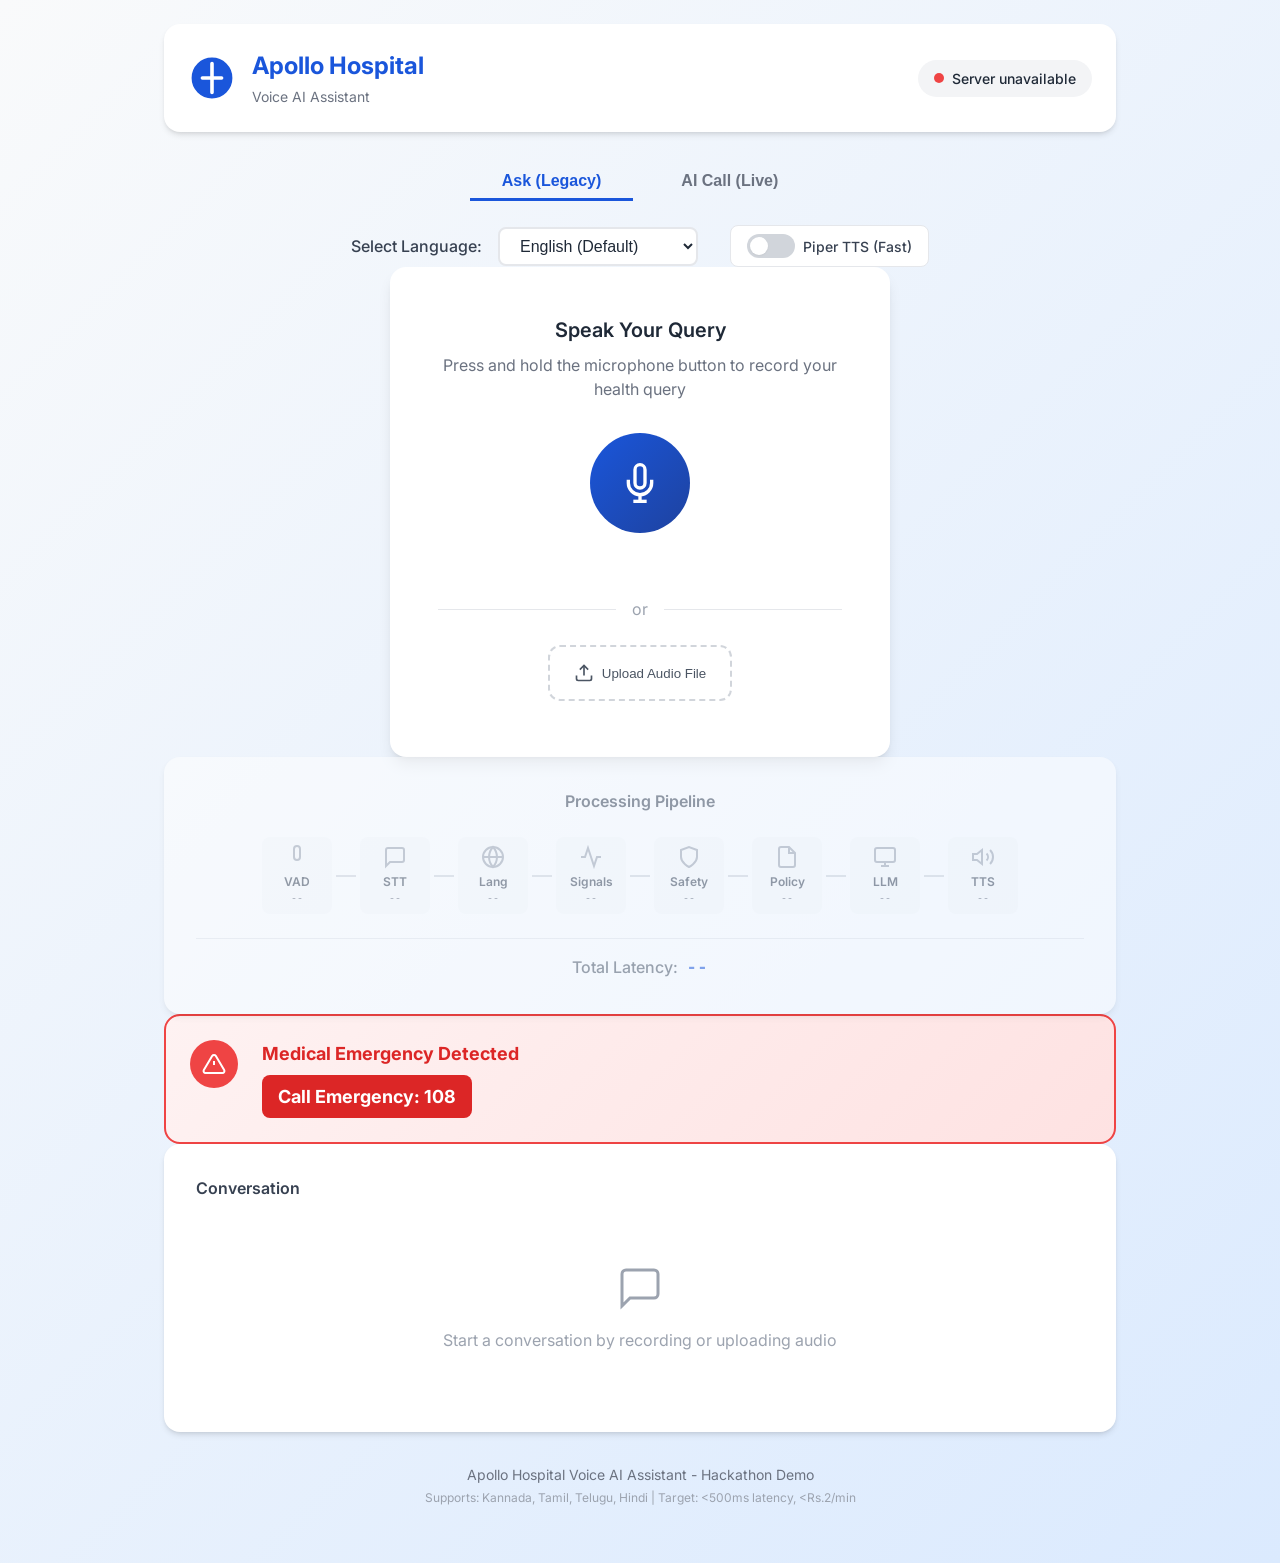
==== static/index.html @ e4a28b68 "Initial commit - Apollo Voice AI" ====
<!DOCTYPE html>
<html lang="en">

<head>
    <meta charset="UTF-8">
    <meta name="viewport" content="width=device-width, initial-scale=1.0">
    <title>Apollo Hospital - Voice AI Assistant</title>
    <link rel="stylesheet" href="/static/styles.css">
    <link href="https://fonts.googleapis.com/css2?family=Inter:wght@300;400;500;600;700&display=swap" rel="stylesheet">
</head>

<body>
    <div class="container">
        <!-- Header -->
        <header class="header">
            <div class="logo-section">
                <div class="apollo-logo">
                    <svg viewBox="0 0 40 40" class="logo-icon">
                        <circle cx="20" cy="20" r="18" fill="#1a56db" stroke="#fff" stroke-width="2" />
                        <path d="M20 8 L20 32 M12 20 L28 20" stroke="#fff" stroke-width="3" stroke-linecap="round" />
                    </svg>
                    <div class="logo-text">
                        <h1>Apollo Hospital</h1>
                        <span class="tagline">Voice AI Assistant</span>
                    </div>
                </div>
            </div>
            <div class="status-indicator" id="statusIndicator">
                <span class="status-dot"></span>
                <span class="status-text">Connecting...</span>
            </div>
        </header>

        <!-- Navigation -->
        <nav class="nav-bar">
            <button class="nav-tab active" data-tab="legacy">Ask (Legacy)</button>
            <button class="nav-tab" data-tab="aicall">AI Call (Live)</button>
        </nav>

        <!-- Main Content -->
        <main class="main-content">
            <!-- Legacy Interface -->
            <div id="legacy-tab" class="tab-content active">
                <!-- Controls Section -->
                <div class="controls-section">
                    <div class="language-section">
                        <label for="languageSelect">Select Language:</label>
                        <select id="languageSelect" class="language-select">
                            <option value="en">English (Default)</option>
                            <option value="kn">Kannada (ಕನ್ನಡ)</option>
                            <option value="ta">Tamil (தமிழ்)</option>
                            <option value="te">Telugu (తెలుగు)</option>
                            <option value="hi">Hindi (हिन्दी)</option>
                        </select>
                    </div>

                    <div class="tts-toggle-section">
                        <label class="switch">
                            <input type="checkbox" id="ttsToggle">
                            <span class="slider round"></span>
                        </label>
                        <span class="toggle-label">Piper TTS (Fast)</span>
                    </div>
                </div>

                <!-- Input Section -->
                <div class="input-section">
                    <div class="input-card">
                        <h3>Speak Your Query</h3>
                        <p class="input-description">Press and hold the microphone button to record your health query
                        </p>

                        <div class="mic-container">
                            <button id="micButton" class="mic-button" aria-label="Record audio">
                                <svg class="mic-icon" viewBox="0 0 24 24" fill="none" stroke="currentColor"
                                    stroke-width="2">
                                    <path d="M12 1a3 3 0 0 0-3 3v8a3 3 0 0 0 6 0V4a3 3 0 0 0-3-3z" />
                                    <path d="M19 10v2a7 7 0 0 1-14 0v-2" />
                                    <line x1="12" y1="19" x2="12" y2="23" />
                                    <line x1="8" y1="23" x2="16" y2="23" />
                                </svg>
                                <div class="pulse-ring"></div>
                            </button>
                            <div class="recording-indicator" id="recordingIndicator">
                                <span class="recording-dot"></span>
                                <span>Recording...</span>
                            </div>
                        </div>

                        <div class="divider">
                            <span>or</span>
                        </div>

                        <div class="upload-section">
                            <input type="file" id="audioUpload" accept="audio/*" hidden>
                            <button id="uploadButton" class="upload-button">
                                <svg viewBox="0 0 24 24" fill="none" stroke="currentColor" stroke-width="2">
                                    <path d="M21 15v4a2 2 0 0 1-2 2H5a2 2 0 0 1-2-2v-4" />
                                    <polyline points="17 8 12 3 7 8" />
                                    <line x1="12" y1="3" x2="12" y2="15" />
                                </svg>
                                Upload Audio File
                            </button>
                            <span id="fileName" class="file-name"></span>
                        </div>
                    </div>
                </div>

                <!-- Pipeline Visualization -->
                <div class="pipeline-section" id="pipelineSection">
                    <h3>Processing Pipeline</h3>
                    <div class="pipeline-stages">
                        <div class="stage" data-stage="vad">
                            <div class="stage-icon">
                                <svg viewBox="0 0 24 24" fill="none" stroke="currentColor" stroke-width="2">
                                    <path d="M12 1a3 3 0 0 0-3 3v8a3 3 0 0 0 6 0V4a3 3 0 0 0-3-3z" />
                                </svg>
                            </div>
                            <div class="stage-info">
                                <span class="stage-name">VAD</span>
                                <span class="stage-latency">--</span>
                            </div>
                            <div class="stage-status"></div>
                        </div>
                        <div class="stage-connector"></div>

                        <div class="stage" data-stage="stt">
                            <div class="stage-icon">
                                <svg viewBox="0 0 24 24" fill="none" stroke="currentColor" stroke-width="2">
                                    <path d="M21 15a2 2 0 0 1-2 2H7l-4 4V5a2 2 0 0 1 2-2h14a2 2 0 0 1 2 2z" />
                                </svg>
                            </div>
                            <div class="stage-info">
                                <span class="stage-name">STT</span>
                                <span class="stage-latency">--</span>
                            </div>
                            <div class="stage-status"></div>
                        </div>
                        <div class="stage-connector"></div>

                        <div class="stage" data-stage="language_detection">
                            <div class="stage-icon">
                                <svg viewBox="0 0 24 24" fill="none" stroke="currentColor" stroke-width="2">
                                    <circle cx="12" cy="12" r="10" />
                                    <line x1="2" y1="12" x2="22" y2="12" />
                                    <path
                                        d="M12 2a15.3 15.3 0 0 1 4 10 15.3 15.3 0 0 1-4 10 15.3 15.3 0 0 1-4-10 15.3 15.3 0 0 1 4-10z" />
                                </svg>
                            </div>
                            <div class="stage-info">
                                <span class="stage-name">Lang</span>
                                <span class="stage-latency">--</span>
                            </div>
                            <div class="stage-status"></div>
                        </div>
                        <div class="stage-connector"></div>

                        <div class="stage" data-stage="layer1_signals">
                            <div class="stage-icon">
                                <svg viewBox="0 0 24 24" fill="none" stroke="currentColor" stroke-width="2">
                                    <path d="M22 12h-4l-3 9L9 3l-3 9H2" />
                                </svg>
                            </div>
                            <div class="stage-info">
                                <span class="stage-name">Signals</span>
                                <span class="stage-latency">--</span>
                            </div>
                            <div class="stage-status"></div>
                        </div>
                        <div class="stage-connector"></div>

                        <div class="stage" data-stage="safety_gate">
                            <div class="stage-icon">
                                <svg viewBox="0 0 24 24" fill="none" stroke="currentColor" stroke-width="2">
                                    <path d="M12 22s8-4 8-10V5l-8-3-8 3v7c0 6 8 10 8 10z" />
                                </svg>
                            </div>
                            <div class="stage-info">
                                <span class="stage-name">Safety</span>
                                <span class="stage-latency">--</span>
                            </div>
                            <div class="stage-status"></div>
                        </div>
                        <div class="stage-connector"></div>

                        <div class="stage" data-stage="policy">
                            <div class="stage-icon">
                                <svg viewBox="0 0 24 24" fill="none" stroke="currentColor" stroke-width="2">
                                    <path d="M14 2H6a2 2 0 0 0-2 2v16a2 2 0 0 0 2 2h12a2 2 0 0 0 2-2V8z" />
                                    <polyline points="14 2 14 8 20 8" />
                                </svg>
                            </div>
                            <div class="stage-info">
                                <span class="stage-name">Policy</span>
                                <span class="stage-latency">--</span>
                            </div>
                            <div class="stage-status"></div>
                        </div>
                        <div class="stage-connector"></div>

                        <div class="stage" data-stage="llm">
                            <div class="stage-icon">
                                <svg viewBox="0 0 24 24" fill="none" stroke="currentColor" stroke-width="2">
                                    <rect x="2" y="3" width="20" height="14" rx="2" ry="2" />
                                    <line x1="8" y1="21" x2="16" y2="21" />
                                    <line x1="12" y1="17" x2="12" y2="21" />
                                </svg>
                            </div>
                            <div class="stage-info">
                                <span class="stage-name">LLM</span>
                                <span class="stage-latency">--</span>
                            </div>
                            <div class="stage-status"></div>
                        </div>
                        <div class="stage-connector"></div>

                        <div class="stage" data-stage="tts">
                            <div class="stage-icon">
                                <svg viewBox="0 0 24 24" fill="none" stroke="currentColor" stroke-width="2">
                                    <polygon points="11 5 6 9 2 9 2 15 6 15 11 19 11 5" />
                                    <path d="M19.07 4.93a10 10 0 0 1 0 14.14M15.54 8.46a5 5 0 0 1 0 7.07" />
                                </svg>
                            </div>
                            <div class="stage-info">
                                <span class="stage-name">TTS</span>
                                <span class="stage-latency">--</span>
                            </div>
                            <div class="stage-status"></div>
                        </div>
                    </div>

                    <div class="total-latency" id="totalLatency">
                        <span class="latency-label">Total Latency:</span>
                        <span class="latency-value">--</span>
                    </div>
                </div>

                <!-- Escalation Alert -->
                <div class="escalation-alert" id="escalationAlert" hidden>
                    <div class="alert-icon">
                        <svg viewBox="0 0 24 24" fill="none" stroke="currentColor" stroke-width="2">
                            <path
                                d="M10.29 3.86L1.82 18a2 2 0 0 0 1.71 3h16.94a2 2 0 0 0 1.71-3L13.71 3.86a2 2 0 0 0-3.42 0z" />
                            <line x1="12" y1="9" x2="12" y2="13" />
                            <line x1="12" y1="17" x2="12.01" y2="17" />
                        </svg>
                    </div>
                    <div class="alert-content">
                        <h4>Medical Emergency Detected</h4>
                        <p id="escalationReason"></p>
                        <div class="emergency-info">
                            <strong>Call Emergency: 108</strong>
                        </div>
                    </div>
                </div>

                <!-- Conversation Section -->
                <div class="conversation-section" id="conversationSection">
                    <h3>Conversation</h3>
                    <div class="conversation-container" id="conversationContainer">
                        <div class="empty-state">
                            <svg viewBox="0 0 24 24" fill="none" stroke="currentColor" stroke-width="1.5">
                                <path d="M21 15a2 2 0 0 1-2 2H7l-4 4V5a2 2 0 0 1 2-2h14a2 2 0 0 1 2 2z" />
                            </svg>
                            <p>Start a conversation by recording or uploading audio</p>
                        </div>
                    </div>
                </div>

                <!-- Audio Player -->
                <div class="audio-player-section" id="audioPlayerSection" hidden>
                    <h3>AI Response</h3>
                    <audio id="responseAudio" controls></audio>
                </div>

                <!-- Signal Details -->
                <div class="signals-section" id="signalsSection" hidden>
                    <h3>Detected Signals</h3>
                    <div class="signals-grid">
                        <div class="signal-card">
                            <span class="signal-label">Intent</span>
                            <span class="signal-value" id="signalIntent">--</span>
                        </div>
                        <div class="signal-card">
                            <span class="signal-label">Urgency</span>
                            <span class="signal-value" id="signalUrgency">--</span>
                        </div>
                        <div class="signal-card">
                            <span class="signal-label">Tone</span>
                            <span class="signal-value" id="signalTone">--</span>
                        </div>
                        <div class="signal-card">
                            <span class="signal-label">Language</span>
                            <span class="signal-value" id="signalLanguage">--</span>
                        </div>
                    </div>
                </div>
            </div>

            <!-- AI Call Interface -->
            <div id="aicall-tab" class="tab-content">
                <div class="call-interface">
                    <div class="call-status">
                        <div class="call-avatar">
                            <svg viewBox="0 0 24 24" class="avatar-icon">
                                <path
                                    d="M12 2C6.48 2 2 6.48 2 12s4.48 10 10 10 10-4.48 10-10S17.52 2 12 2zm0 3c1.66 0 3 1.34 3 3s-1.34 3-3 3-3-1.34-3-3 1.34-3 3-3zm0 14.2c-2.5 0-4.71-1.28-6-3.22.03-1.99 4-3.08 6-3.08 1.99 0 5.97 1.09 6 3.08-1.29 1.94-3.5 3.22-6 3.22z" />
                            </svg>
                            <div class="speaking-ring"></div>
                        </div>
                        <h2 id="callStatusText">Ready to Call</h2>
                        <p id="callLatencyText" class="latency-text">latency: --ms</p>
                    </div>

                    <div class="visualizer-container">
                        <canvas id="audioVisualizer" width="600" height="100"></canvas>
                    </div>

                    <div class="call-controls">
                        <div class="language-selector-call">
                            <select id="callLanguageSelect">
                                <option value="en">English</option>
                                <option value="hi">Hindi</option>
                                <option value="te">Telugu</option>
                            </select>
                        </div>
                        <button id="startCallBtn" class="call-btn start">
                            <svg viewBox="0 0 24 24" fill="currentColor">
                                <path
                                    d="M20.01 15.38c-1.23 0-2.42-.2-3.53-.56a.977.977 0 0 0-1.01.24l-1.57 1.97c-2.83-1.43-5.15-3.75-6.57-6.59l1.97-1.57c.23-.23.32-.55.24-1.01a17.402 17.402 0 0 1-.56-3.53c.09-1.29-1.37-2.33-2.73-2.33H3.06c-1.33 0-2.45 1-2.45 2.34C.73 15.7 10.3 25.26 19.34 25.26c1.33 0 2.34-1.12 2.34-2.45v-3.19c0-1.36-1.04-2.82-2.34-2.74z" />
                            </svg>
                            Start Call
                        </button>
                        <button id="endCallBtn" class="call-btn end" disabled>
                            <svg viewBox="0 0 24 24" fill="currentColor">
                                <path
                                    d="M12 9c-1.6 0-3.15.25-4.6.72v3.1c0 .39-.23.74-.56.9-.98.49-1.87 1.12-2.66 1.85-.18.18-.43.28-.7.28-.28 0-.53-.11-.7-.29L.29 13.08a.987.987 0 0 1 0-1.41C2.93 8.35 7.22 6 12 6c4.78 0 9.07 2.35 11.71 5.67.39.39.39 1.02 0 1.41l-2.49 2.49c-.18.18-.43.29-.7.29-.27 0-.52-.11-.7-.28a11.27 11.27 0 0 0-2.66-1.85.996.996 0 0 1-.56-.9v-3.1C15.15 9.25 13.6 9 12 9z" />
                            </svg>
                            End Call
                        </button>
                    </div>
                </div>
            </div>
        </main>

        <!-- Footer -->
        <footer class="footer">
            <p>Apollo Hospital Voice AI Assistant - Hackathon Demo</p>
            <p class="footer-sub">Supports: Kannada, Tamil, Telugu, Hindi | Target: &lt;500ms latency, &lt;Rs.2/min</p>
        </footer>
    </div>

    <script src="/static/app.js"></script>
</body>

</html>
---- static/styles.css ----
/**
 * Apollo Hospital Voice AI Assistant
 * Professional styling with Apollo branding
 */

/* ============================================================================
   CSS VARIABLES
   ============================================================================ */

:root {
    /* Apollo Hospital Colors */
    --primary-blue: #1a56db;
    --primary-dark: #1e429f;
    --primary-light: #3b82f6;
    --secondary-blue: #dbeafe;

    /* Status Colors */
    --success-green: #10b981;
    --warning-orange: #f59e0b;
    --error-red: #ef4444;
    --urgent-red: #dc2626;

    /* Neutral Colors */
    --white: #ffffff;
    --gray-50: #f9fafb;
    --gray-100: #f3f4f6;
    --gray-200: #e5e7eb;
    --gray-300: #d1d5db;
    --gray-400: #9ca3af;
    --gray-500: #6b7280;
    --gray-600: #4b5563;
    --gray-700: #374151;
    --gray-800: #1f2937;
    --gray-900: #111827;

    /* Spacing */
    --spacing-xs: 0.25rem;
    --spacing-sm: 0.5rem;
    --spacing-md: 1rem;
    --spacing-lg: 1.5rem;
    --spacing-xl: 2rem;
    --spacing-2xl: 3rem;

    /* Border Radius */
    --radius-sm: 0.375rem;
    --radius-md: 0.5rem;
    --radius-lg: 0.75rem;
    --radius-xl: 1rem;
    --radius-full: 9999px;

    /* Shadows */
    --shadow-sm: 0 1px 2px 0 rgb(0 0 0 / 0.05);
    --shadow-md: 0 4px 6px -1px rgb(0 0 0 / 0.1), 0 2px 4px -2px rgb(0 0 0 / 0.1);
    --shadow-lg: 0 10px 15px -3px rgb(0 0 0 / 0.1), 0 4px 6px -4px rgb(0 0 0 / 0.1);
    --shadow-xl: 0 20px 25px -5px rgb(0 0 0 / 0.1), 0 8px 10px -6px rgb(0 0 0 / 0.1);

    /* Transitions */
    --transition-fast: 150ms ease;
    --transition-normal: 200ms ease;
    --transition-slow: 300ms ease;
}

/* ============================================================================
   RESET & BASE
   ============================================================================ */

*,
*::before,
*::after {
    box-sizing: border-box;
    margin: 0;
    padding: 0;
}

html {
    font-size: 16px;
    -webkit-font-smoothing: antialiased;
    -moz-osx-font-smoothing: grayscale;
}

body {
    font-family: 'Inter', -apple-system, BlinkMacSystemFont, 'Segoe UI', Roboto, sans-serif;
    background: linear-gradient(135deg, var(--gray-50) 0%, var(--secondary-blue) 100%);
    min-height: 100vh;
    color: var(--gray-800);
    line-height: 1.5;
}

/* ============================================================================
   LAYOUT
   ============================================================================ */

.container {
    max-width: 1000px;
    margin: 0 auto;
    padding: var(--spacing-lg);
    min-height: 100vh;
    display: flex;
    flex-direction: column;
}

/* ============================================================================
   HEADER
   ============================================================================ */

.header {
    display: flex;
    justify-content: space-between;
    align-items: center;
    padding: var(--spacing-lg);
    background: var(--white);
    border-radius: var(--radius-xl);
    box-shadow: var(--shadow-md);
    margin-bottom: var(--spacing-xl);
}

.logo-section {
    display: flex;
    align-items: center;
}

.apollo-logo {
    display: flex;
    align-items: center;
    gap: var(--spacing-md);
}

.logo-icon {
    width: 48px;
    height: 48px;
}

.logo-text h1 {
    font-size: 1.5rem;
    font-weight: 700;
    color: var(--primary-blue);
    margin: 0;
}

.tagline {
    font-size: 0.875rem;
    color: var(--gray-500);
    font-weight: 400;
}

.status-indicator {
    display: flex;
    align-items: center;
    gap: var(--spacing-sm);
    padding: var(--spacing-sm) var(--spacing-md);
    background: var(--gray-100);
    border-radius: var(--radius-full);
    font-size: 0.875rem;
    font-weight: 500;
}

.status-dot {
    width: 10px;
    height: 10px;
    border-radius: 50%;
    background: var(--gray-400);
    animation: pulse 2s infinite;
}

.status-indicator.ready .status-dot {
    background: var(--success-green);
}

.status-indicator.loading .status-dot {
    background: var(--warning-orange);
}

.status-indicator.processing .status-dot {
    background: var(--primary-blue);
    animation: pulse 0.5s infinite;
}

.status-indicator.error .status-dot {
    background: var(--error-red);
}

@keyframes pulse {

    0%,
    100% {
        opacity: 1;
    }

    50% {
        opacity: 0.5;
    }
}

/* ============================================================================
   MAIN CONTENT
   ============================================================================ */

.main-content {
    flex: 1;
    display: flex;
    flex-direction: column;
    gap: var(--spacing-xl);
}

/* ============================================================================
   LANGUAGE SELECTION
   ============================================================================ */

.language-section {
    display: flex;
    align-items: center;
    gap: var(--spacing-md);
    justify-content: center;
}

.language-section label {
    font-weight: 500;
    color: var(--gray-700);
}

.language-select {
    padding: var(--spacing-sm) var(--spacing-md);
    font-size: 1rem;
    border: 2px solid var(--gray-200);
    border-radius: var(--radius-md);
    background: var(--white);
    color: var(--gray-800);
    cursor: pointer;
    transition: border-color var(--transition-fast);
    min-width: 200px;
}

.language-select:hover {
    border-color: var(--primary-light);
}

.language-select:focus {
    outline: none;
    border-color: var(--primary-blue);
    box-shadow: 0 0 0 3px var(--secondary-blue);
}

/* ============================================================================
   INPUT SECTION
   ============================================================================ */

.input-section {
    display: flex;
    justify-content: center;
}

.input-card {
    background: var(--white);
    padding: var(--spacing-2xl);
    border-radius: var(--radius-xl);
    box-shadow: var(--shadow-lg);
    text-align: center;
    max-width: 500px;
    width: 100%;
}

.input-card h3 {
    font-size: 1.25rem;
    font-weight: 600;
    color: var(--gray-800);
    margin-bottom: var(--spacing-sm);
}

.input-description {
    color: var(--gray-500);
    margin-bottom: var(--spacing-xl);
}

/* ============================================================================
   MICROPHONE BUTTON
   ============================================================================ */

.mic-container {
    display: flex;
    flex-direction: column;
    align-items: center;
    gap: var(--spacing-md);
}

.mic-button {
    width: 100px;
    height: 100px;
    border-radius: 50%;
    border: none;
    background: linear-gradient(135deg, var(--primary-blue) 0%, var(--primary-dark) 100%);
    color: var(--white);
    cursor: pointer;
    position: relative;
    transition: transform var(--transition-fast), box-shadow var(--transition-fast);
    display: flex;
    align-items: center;
    justify-content: center;
}

.mic-button:hover {
    transform: scale(1.05);
    box-shadow: var(--shadow-xl);
}

.mic-button:active,
.mic-button.recording {
    transform: scale(0.95);
}

.mic-button.recording {
    background: linear-gradient(135deg, var(--error-red) 0%, var(--urgent-red) 100%);
}

.mic-icon {
    width: 40px;
    height: 40px;
}

.pulse-ring {
    position: absolute;
    width: 100%;
    height: 100%;
    border-radius: 50%;
    border: 3px solid var(--primary-blue);
    opacity: 0;
    animation: none;
}

.mic-button.recording .pulse-ring {
    animation: pulseRing 1s infinite;
}

@keyframes pulseRing {
    0% {
        transform: scale(1);
        opacity: 0.5;
    }

    100% {
        transform: scale(1.5);
        opacity: 0;
    }
}

.recording-indicator {
    display: flex;
    align-items: center;
    gap: var(--spacing-sm);
    color: var(--error-red);
    font-weight: 500;
    opacity: 0;
    transition: opacity var(--transition-fast);
}

.recording-indicator.active {
    opacity: 1;
}

.recording-dot {
    width: 8px;
    height: 8px;
    background: var(--error-red);
    border-radius: 50%;
    animation: pulse 0.5s infinite;
}

/* ============================================================================
   DIVIDER
   ============================================================================ */

.divider {
    display: flex;
    align-items: center;
    gap: var(--spacing-md);
    margin: var(--spacing-lg) 0;
    color: var(--gray-400);
}

.divider::before,
.divider::after {
    content: '';
    flex: 1;
    height: 1px;
    background: var(--gray-200);
}

/* ============================================================================
   UPLOAD SECTION
   ============================================================================ */

.upload-section {
    display: flex;
    flex-direction: column;
    align-items: center;
    gap: var(--spacing-sm);
}

.upload-button {
    display: flex;
    align-items: center;
    gap: var(--spacing-sm);
    padding: var(--spacing-md) var(--spacing-lg);
    background: var(--white);
    border: 2px dashed var(--gray-300);
    border-radius: var(--radius-lg);
    color: var(--gray-600);
    font-weight: 500;
    cursor: pointer;
    transition: all var(--transition-fast);
}

.upload-button:hover {
    border-color: var(--primary-blue);
    color: var(--primary-blue);
    background: var(--secondary-blue);
}

.upload-button svg {
    width: 20px;
    height: 20px;
}

.file-name {
    font-size: 0.875rem;
    color: var(--gray-500);
}

/* ============================================================================
   PIPELINE SECTION
   ============================================================================ */

.pipeline-section {
    background: var(--white);
    padding: var(--spacing-xl);
    border-radius: var(--radius-xl);
    box-shadow: var(--shadow-md);
    opacity: 0.5;
    transition: opacity var(--transition-normal);
}

.pipeline-section.active {
    opacity: 1;
}

.pipeline-section h3 {
    font-size: 1rem;
    font-weight: 600;
    color: var(--gray-700);
    margin-bottom: var(--spacing-lg);
    text-align: center;
}

.pipeline-stages {
    display: flex;
    align-items: center;
    justify-content: center;
    flex-wrap: wrap;
    gap: var(--spacing-xs);
}

.stage {
    display: flex;
    flex-direction: column;
    align-items: center;
    padding: var(--spacing-sm);
    border-radius: var(--radius-md);
    background: var(--gray-50);
    min-width: 70px;
    transition: all var(--transition-fast);
}

.stage.processing {
    background: var(--secondary-blue);
}

.stage.processing .stage-icon {
    animation: spin 1s linear infinite;
}

@keyframes spin {
    from {
        transform: rotate(0deg);
    }

    to {
        transform: rotate(360deg);
    }
}

.stage.complete {
    background: #d1fae5;
}

.stage.complete .stage-icon {
    color: var(--success-green);
}

.stage.error {
    background: #fee2e2;
}

.stage-icon {
    width: 24px;
    height: 24px;
    color: var(--gray-400);
    margin-bottom: var(--spacing-xs);
}

.stage-info {
    display: flex;
    flex-direction: column;
    align-items: center;
}

.stage-name {
    font-size: 0.75rem;
    font-weight: 600;
    color: var(--gray-700);
}

.stage-latency {
    font-size: 0.625rem;
    color: var(--gray-500);
    font-family: monospace;
}

.stage-connector {
    width: 20px;
    height: 2px;
    background: var(--gray-300);
}

.total-latency {
    display: flex;
    justify-content: center;
    gap: var(--spacing-sm);
    margin-top: var(--spacing-lg);
    padding-top: var(--spacing-md);
    border-top: 1px solid var(--gray-200);
}

.latency-label {
    font-weight: 500;
    color: var(--gray-600);
}

.latency-value {
    font-weight: 700;
    color: var(--primary-blue);
    font-family: monospace;
    font-size: 1.125rem;
}

/* ============================================================================
   ESCALATION ALERT
   ============================================================================ */

.escalation-alert {
    display: flex;
    gap: var(--spacing-lg);
    padding: var(--spacing-lg);
    background: linear-gradient(135deg, #fef2f2 0%, #fee2e2 100%);
    border: 2px solid var(--error-red);
    border-radius: var(--radius-xl);
    animation: fadeIn 0.3s ease;
}

.escalation-alert.shake {
    animation: shake 0.5s ease;
}

@keyframes shake {

    0%,
    100% {
        transform: translateX(0);
    }

    25% {
        transform: translateX(-10px);
    }

    75% {
        transform: translateX(10px);
    }
}

@keyframes fadeIn {
    from {
        opacity: 0;
        transform: translateY(-10px);
    }

    to {
        opacity: 1;
        transform: translateY(0);
    }
}

.alert-icon {
    flex-shrink: 0;
    width: 48px;
    height: 48px;
    display: flex;
    align-items: center;
    justify-content: center;
    background: var(--error-red);
    border-radius: 50%;
    color: var(--white);
}

.alert-icon svg {
    width: 24px;
    height: 24px;
}

.alert-content h4 {
    font-size: 1.125rem;
    font-weight: 700;
    color: var(--urgent-red);
    margin-bottom: var(--spacing-xs);
}

.alert-content p {
    color: var(--gray-700);
    margin-bottom: var(--spacing-sm);
}

.emergency-info {
    display: inline-block;
    padding: var(--spacing-sm) var(--spacing-md);
    background: var(--urgent-red);
    color: var(--white);
    border-radius: var(--radius-md);
    font-size: 1.125rem;
}

/* ============================================================================
   CONVERSATION SECTION
   ============================================================================ */

.conversation-section {
    background: var(--white);
    padding: var(--spacing-xl);
    border-radius: var(--radius-xl);
    box-shadow: var(--shadow-md);
}

.conversation-section h3 {
    font-size: 1rem;
    font-weight: 600;
    color: var(--gray-700);
    margin-bottom: var(--spacing-md);
}

.conversation-container {
    max-height: 400px;
    overflow-y: auto;
    display: flex;
    flex-direction: column;
    gap: var(--spacing-md);
}

.empty-state {
    display: flex;
    flex-direction: column;
    align-items: center;
    padding: var(--spacing-2xl);
    color: var(--gray-400);
}

.empty-state svg {
    width: 48px;
    height: 48px;
    margin-bottom: var(--spacing-md);
}

.message {
    padding: var(--spacing-md);
    border-radius: var(--radius-lg);
    animation: slideIn 0.3s ease;
}

@keyframes slideIn {
    from {
        opacity: 0;
        transform: translateY(10px);
    }

    to {
        opacity: 1;
        transform: translateY(0);
    }
}

.message.user {
    background: var(--secondary-blue);
    margin-left: var(--spacing-xl);
}

.message.assistant {
    background: var(--gray-100);
    margin-right: var(--spacing-xl);
}

.message-label {
    font-size: 0.75rem;
    font-weight: 600;
    color: var(--gray-500);
    text-transform: uppercase;
    letter-spacing: 0.05em;
}

.message-language {
    font-size: 0.75rem;
    color: var(--primary-blue);
    margin-left: var(--spacing-sm);
    padding: 2px 6px;
    background: var(--white);
    border-radius: var(--radius-sm);
}

.message-text {
    margin-top: var(--spacing-sm);
    color: var(--gray-800);
    line-height: 1.6;
}

/* ============================================================================
   AUDIO PLAYER
   ============================================================================ */

.audio-player-section {
    background: var(--white);
    padding: var(--spacing-lg);
    border-radius: var(--radius-xl);
    box-shadow: var(--shadow-md);
}

.audio-player-section h3 {
    font-size: 1rem;
    font-weight: 600;
    color: var(--gray-700);
    margin-bottom: var(--spacing-md);
}

.audio-player-section audio {
    width: 100%;
    border-radius: var(--radius-md);
}

/* ============================================================================
   SIGNALS SECTION
   ============================================================================ */

.signals-section {
    background: var(--white);
    padding: var(--spacing-xl);
    border-radius: var(--radius-xl);
    box-shadow: var(--shadow-md);
}

.signals-section h3 {
    font-size: 1rem;
    font-weight: 600;
    color: var(--gray-700);
    margin-bottom: var(--spacing-md);
}

.signals-grid {
    display: grid;
    grid-template-columns: repeat(auto-fit, minmax(150px, 1fr));
    gap: var(--spacing-md);
}

.signal-card {
    display: flex;
    flex-direction: column;
    padding: var(--spacing-md);
    background: var(--gray-50);
    border-radius: var(--radius-md);
    text-align: center;
}

.signal-label {
    font-size: 0.75rem;
    font-weight: 500;
    color: var(--gray-500);
    text-transform: uppercase;
    letter-spacing: 0.05em;
    margin-bottom: var(--spacing-xs);
}

.signal-value {
    font-size: 1rem;
    font-weight: 600;
    color: var(--gray-800);
    text-transform: capitalize;
}

.signal-value.medical_query {
    color: var(--primary-blue);
}

.signal-value.appointment {
    color: #8b5cf6;
}

.signal-value.greeting {
    color: var(--success-green);
}

.signal-value.admin {
    color: var(--gray-600);
}

.signal-value.high {
    color: var(--error-red);
}

.signal-value.normal {
    color: var(--success-green);
}

.signal-value.stressed {
    color: var(--warning-orange);
}

.signal-value.calm {
    color: var(--success-green);
}

/* ============================================================================
   FOOTER
   ============================================================================ */

.footer {
    text-align: center;
    padding: var(--spacing-xl) 0;
    color: var(--gray-500);
    font-size: 0.875rem;
}

.footer-sub {
    font-size: 0.75rem;
    color: var(--gray-400);
    margin-top: var(--spacing-xs);
}

/* ============================================================================
   ERROR TOAST
   ============================================================================ */

.error-toast {
    position: fixed;
    bottom: var(--spacing-xl);
    left: 50%;
    transform: translateX(-50%) translateY(100px);
    background: var(--gray-800);
    color: var(--white);
    padding: var(--spacing-md) var(--spacing-lg);
    border-radius: var(--radius-lg);
    box-shadow: var(--shadow-xl);
    transition: transform var(--transition-slow);
    z-index: 1000;
}

.error-toast.show {
    transform: translateX(-50%) translateY(0);
}

/* ============================================================================
   RESPONSIVE
   ============================================================================ */

@media (max-width: 768px) {
    .header {
        flex-direction: column;
        gap: var(--spacing-md);
    }

    .pipeline-stages {
        gap: var(--spacing-sm);
    }

    .stage {
        min-width: 60px;
        padding: var(--spacing-xs);
    }

    .stage-connector {
        width: 10px;
    }

    .escalation-alert {
        flex-direction: column;
        align-items: center;
        text-align: center;
    }

    .message.user {
        margin-left: 0;
    }

    .message.assistant {
        margin-right: 0;
    }
}

@media (max-width: 480px) {
    .container {
        padding: var(--spacing-md);
    }

    .input-card {
        padding: var(--spacing-lg);
    }

    .mic-button {
        width: 80px;
        height: 80px;
    }

    .mic-icon {
        width: 32px;
        height: 32px;
    }
}

/* ============================================================================
   CONTROLS SECTION (Language + TTS Toggle)
   ============================================================================ */

.controls-section {
    display: flex;
    justify-content: center;
    align-items: center;
    gap: var(--spacing-xl);
    flex-wrap: wrap;
}

.tts-toggle-section {
    display: flex;
    align-items: center;
    gap: var(--spacing-sm);
    padding: var(--spacing-sm) var(--spacing-md);
    background: var(--white);
    border-radius: var(--radius-md);
    border: 1px solid var(--gray-200);
}

.toggle-label {
    font-size: 0.875rem;
    font-weight: 500;
    color: var(--gray-700);
}

/* Switch CSS */
.switch {
    position: relative;
    display: inline-block;
    width: 48px;
    height: 24px;
}

.switch input {
    opacity: 0;
    width: 0;
    height: 0;
}

.slider {
    position: absolute;
    cursor: pointer;
    top: 0;
    left: 0;
    right: 0;
    bottom: 0;
    background-color: var(--gray-300);
    transition: .4s;
}

.slider:before {
    position: absolute;
    content: "";
    height: 18px;
    width: 18px;
    left: 3px;
    bottom: 3px;
    background-color: white;
    transition: .4s;
    box-shadow: var(--shadow-sm);
}

input:checked+.slider {
    background-color: var(--primary-blue);
}

input:focus+.slider {
    box-shadow: 0 0 1px var(--primary-blue);
}

input:checked+.slider:before {
    transform: translateX(24px);
}

/* Rounded sliders */
.slider.round {
    border-radius: 34px;
}

.slider.round:before {
    border-radius: 50%;
}

/* ============================================================================
   NAVIGATION TABS
   ============================================================================ */

.nav-bar {
    display: flex;
    justify-content: center;
    gap: var(--spacing-md);
    margin-bottom: var(--spacing-lg);
}

.nav-tab {
    padding: var(--spacing-sm) var(--spacing-xl);
    font-size: 1rem;
    font-weight: 600;
    color: var(--gray-500);
    background: transparent;
    border: none;
    border-bottom: 3px solid transparent;
    cursor: pointer;
    transition: all var(--transition-normal);
}

.nav-tab:hover {
    color: var(--primary-light);
}

.nav-tab.active {
    color: var(--primary-blue);
    border-bottom-color: var(--primary-blue);
}

.tab-content {
    display: none;
    animation: fadeIn 0.3s ease;
}

.tab-content.active {
    display: block;
}

/* ============================================================================
   AI CALL INTERFACE
   ============================================================================ */

.call-interface {
    background: var(--white);
    border-radius: var(--radius-xl);
    padding: var(--spacing-2xl);
    box-shadow: var(--shadow-xl);
    display: flex;
    flex-direction: column;
    align-items: center;
    gap: var(--spacing-xl);
    min-height: 500px;
    justify-content: center;
}

.call-status {
    text-align: center;
}

.call-avatar {
    width: 120px;
    height: 120px;
    margin: 0 auto var(--spacing-lg);
    position: relative;
    border-radius: 50%;
    background: var(--gray-100);
    display: flex;
    align-items: center;
    justify-content: center;
    color: var(--primary-blue);
}

.avatar-icon {
    width: 60px;
    height: 60px;
    fill: currentColor;
    z-index: 2;
}

.speaking-ring {
    position: absolute;
    top: 0;
    left: 0;
    width: 100%;
    height: 100%;
    border-radius: 50%;
    background: var(--primary-blue);
    opacity: 0;
    z-index: 1;
}

.call-avatar.speaking .speaking-ring {
    animation: ping 1.5s cubic-bezier(0, 0, 0.2, 1) infinite;
    opacity: 0.3;
}

@keyframes ping {

    75%,
    100% {
        transform: scale(2);
        opacity: 0;
    }
}

.latency-text {
    font-family: monospace;
    color: var(--gray-400);
    font-size: 0.875rem;
    margin-top: var(--spacing-xs);
}

.visualizer-container {
    width: 100%;
    height: 100px;
    background: var(--gray-50);
    border-radius: var(--radius-lg);
    overflow: hidden;
}

.call-controls {
    display: flex;
    align-items: center;
    gap: var(--spacing-lg);
}

.call-btn {
    display: flex;
    align-items: center;
    gap: var(--spacing-sm);
    padding: var(--spacing-md) var(--spacing-xl);
    border-radius: var(--radius-full);
    font-size: 1.125rem;
    font-weight: 600;
    border: none;
    cursor: pointer;
    transition: transform 0.1s ease, box-shadow 0.2s ease;
}

.call-btn:hover {
    transform: translateY(-2px);
    box-shadow: var(--shadow-lg);
}

.call-btn:active {
    transform: translateY(0);
}

.call-btn svg {
    width: 24px;
    height: 24px;
}

.call-btn.start {
    background: var(--success-green);
    color: var(--white);
}

.call-btn.end {
    background: var(--error-red);
    color: var(--white);
}

.call-btn:disabled {
    background: var(--gray-300);
    cursor: not-allowed;
    transform: none;
    box-shadow: none;
}

.language-selector-call select {
    padding: var(--spacing-md);
    border-radius: var(--radius-lg);
    border: 1px solid var(--gray-300);
    font-size: 1rem;
    background: var(--white);
}
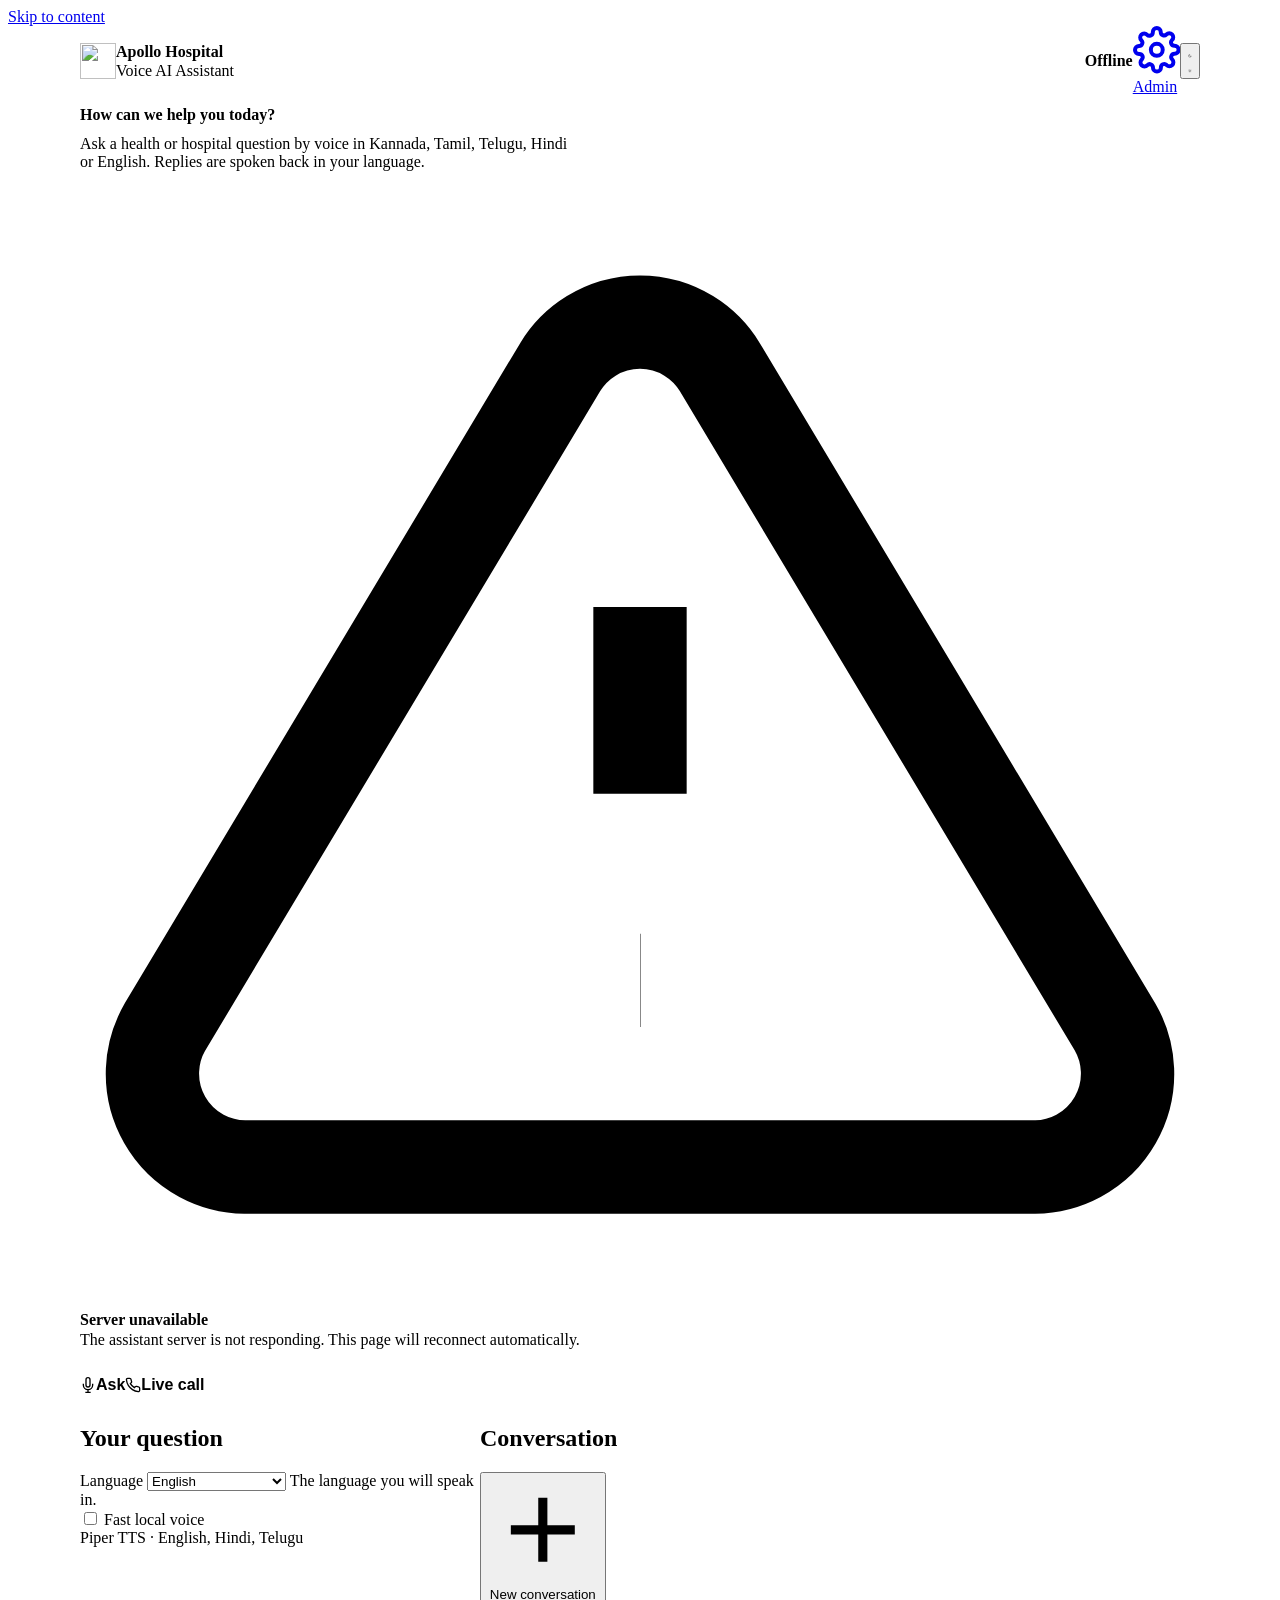
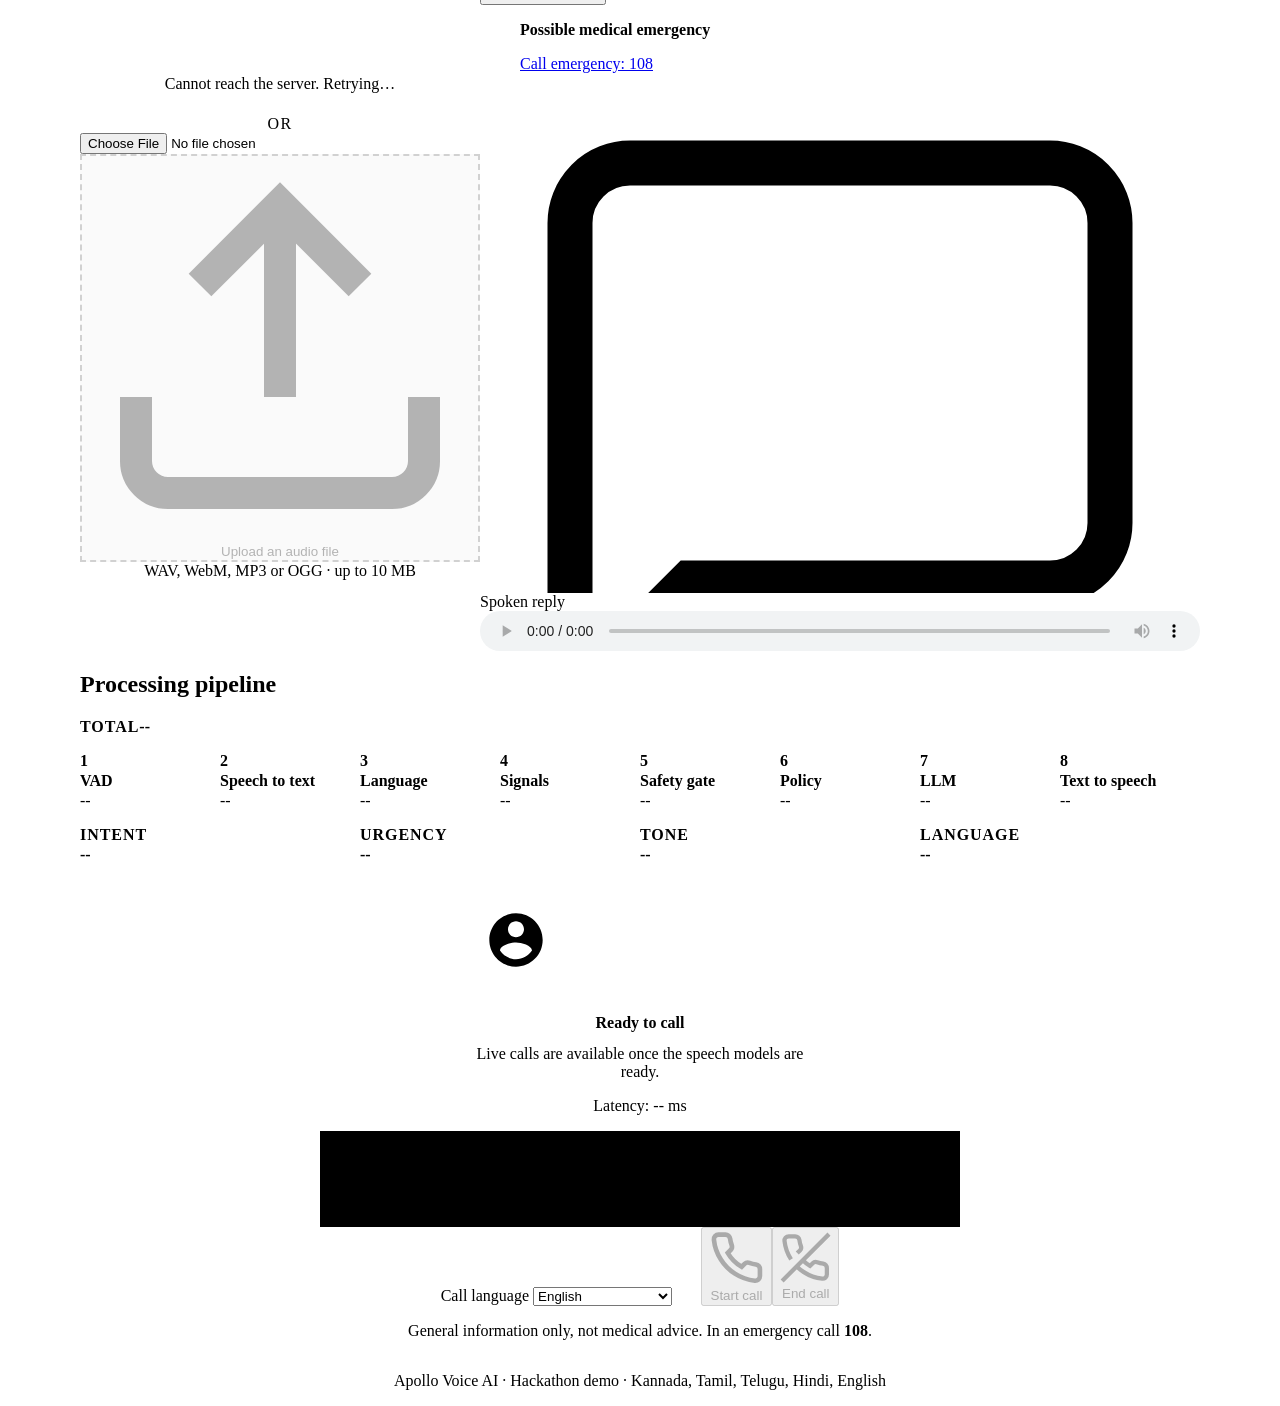
==== commit ff0caa31: "feat(ui): redesign the voice assistant page - Two-column Ask layout with conversation panel, pipelin" ====
--- a/static/index.html
+++ b/static/index.html
@@ -4,353 +4,253 @@
 <head>
     <meta charset="UTF-8">
     <meta name="viewport" content="width=device-width, initial-scale=1.0">
-    <title>Apollo Hospital - Voice AI Assistant</title>
+    <title>Apollo Voice AI Assistant</title>
+    <meta name="description" content="Speak to a multilingual hospital voice assistant in Kannada, Tamil, Telugu, Hindi or English. It transcribes, answers aloud and flags emergencies.">
+    <meta name="theme-color" content="#1a56db">
+    <meta property="og:type" content="website">
+    <meta property="og:site_name" content="Apollo Voice AI">
+    <meta property="og:title" content="Apollo Voice AI Assistant">
+    <meta property="og:description" content="A real-time voice assistant for hospital patient queries in five Indian languages.">
+    <meta name="twitter:card" content="summary">
+    <link rel="icon" href="/static/favicon.svg" type="image/svg+xml">
+    <link rel="preconnect" href="https://fonts.googleapis.com">
+    <link rel="preconnect" href="https://fonts.gstatic.com" crossorigin>
+    <link rel="stylesheet" href="https://fonts.googleapis.com/css2?family=Inter:wght@400;500;600;700&display=swap">
+    <link rel="stylesheet" href="/static/base.css">
     <link rel="stylesheet" href="/static/styles.css">
-    <link href="https://fonts.googleapis.com/css2?family=Inter:wght@300;400;500;600;700&display=swap" rel="stylesheet">
+    <script src="/static/ui.js"></script>
 </head>
 
 <body>
-    <div class="container">
-        <!-- Header -->
-        <header class="header">
-            <div class="logo-section">
-                <div class="apollo-logo">
-                    <svg viewBox="0 0 40 40" class="logo-icon">
-                        <circle cx="20" cy="20" r="18" fill="#1a56db" stroke="#fff" stroke-width="2" />
-                        <path d="M20 8 L20 32 M12 20 L28 20" stroke="#fff" stroke-width="3" stroke-linecap="round" />
-                    </svg>
-                    <div class="logo-text">
-                        <h1>Apollo Hospital</h1>
-                        <span class="tagline">Voice AI Assistant</span>
-                    </div>
-                </div>
-            </div>
-            <div class="status-indicator" id="statusIndicator">
-                <span class="status-dot"></span>
-                <span class="status-text">Connecting...</span>
-            </div>
-        </header>
-
-        <!-- Navigation -->
-        <nav class="nav-bar">
-            <button class="nav-tab active" data-tab="legacy">Ask (Legacy)</button>
-            <button class="nav-tab" data-tab="aicall">AI Call (Live)</button>
-        </nav>
-
-        <!-- Main Content -->
-        <main class="main-content">
-            <!-- Legacy Interface -->
-            <div id="legacy-tab" class="tab-content active">
-                <!-- Controls Section -->
-                <div class="controls-section">
-                    <div class="language-section">
-                        <label for="languageSelect">Select Language:</label>
-                        <select id="languageSelect" class="language-select">
-                            <option value="en">English (Default)</option>
-                            <option value="kn">Kannada (ಕನ್ನಡ)</option>
-                            <option value="ta">Tamil (தமிழ்)</option>
-                            <option value="te">Telugu (తెలుగు)</option>
-                            <option value="hi">Hindi (हिन्दी)</option>
+    <a class="skip-link" href="#main">Skip to content</a>
+
+    <header class="app-header">
+        <div class="app-header-inner">
+            <a class="brand" href="/" aria-label="Apollo Voice AI home">
+                <img src="/static/favicon.svg" alt="" class="brand-mark" width="36" height="36">
+                <span class="brand-text">
+                    <span class="brand-name">Apollo Hospital</span>
+                    <span class="brand-sub">Voice AI Assistant</span>
+                </span>
+            </a>
+            <div class="header-actions">
+                <div class="status-pill" id="statusIndicator" data-state="loading" role="status" aria-live="polite">
+                    <span class="status-dot" aria-hidden="true"></span>
+                    <span class="status-text">Connecting…</span>
+                </div>
+                <a class="btn btn-ghost btn-sm header-link" href="/admin">
+                    <svg viewBox="0 0 24 24" fill="none" stroke="currentColor" stroke-width="2" aria-hidden="true"><circle cx="12" cy="12" r="3"/><path d="M19.4 15a1.65 1.65 0 0 0 .33 1.82l.06.06a2 2 0 1 1-2.83 2.83l-.06-.06a1.65 1.65 0 0 0-1.82-.33 1.65 1.65 0 0 0-1 1.51V21a2 2 0 1 1-4 0v-.09a1.65 1.65 0 0 0-1-1.51 1.65 1.65 0 0 0-1.82.33l-.06.06a2 2 0 1 1-2.83-2.83l.06-.06a1.65 1.65 0 0 0 .33-1.82 1.65 1.65 0 0 0-1.51-1H3a2 2 0 1 1 0-4h.09a1.65 1.65 0 0 0 1.51-1 1.65 1.65 0 0 0-.33-1.82l-.06-.06a2 2 0 1 1 2.83-2.83l.06.06a1.65 1.65 0 0 0 1.82.33H9a1.65 1.65 0 0 0 1-1.51V3a2 2 0 1 1 4 0v.09a1.65 1.65 0 0 0 1 1.51 1.65 1.65 0 0 0 1.82-.33l.06-.06a2 2 0 1 1 2.83 2.83l-.06.06a1.65 1.65 0 0 0-.33 1.82V9a1.65 1.65 0 0 0 1.51 1H21a2 2 0 1 1 0 4h-.09a1.65 1.65 0 0 0-1.51 1z"/></svg>
+                    <span class="header-link-text">Admin</span>
+                </a>
+                <button type="button" class="btn-icon theme-toggle" aria-label="Switch theme">
+                    <svg class="icon-moon" viewBox="0 0 24 24" fill="none" stroke="currentColor" stroke-width="2" aria-hidden="true"><path d="M21 12.79A9 9 0 1 1 11.21 3 7 7 0 0 0 21 12.79z"/></svg>
+                    <svg class="icon-sun" viewBox="0 0 24 24" fill="none" stroke="currentColor" stroke-width="2" aria-hidden="true"><circle cx="12" cy="12" r="5"/><path d="M12 1v2M12 21v2M4.22 4.22l1.42 1.42M18.36 18.36l1.42 1.42M1 12h2M21 12h2M4.22 19.78l1.42-1.42M18.36 5.64l1.42-1.42"/></svg>
+                </button>
+            </div>
+        </div>
+    </header>
+
+    <main id="main" class="page" tabindex="-1">
+        <div class="page-intro">
+            <h1>How can we help you today?</h1>
+            <p>Ask a health or hospital question by voice in Kannada, Tamil, Telugu, Hindi or English. Replies are spoken back in your language.</p>
+        </div>
+
+        <div class="alert alert-warning" id="serviceNotice" role="status" hidden>
+            <svg viewBox="0 0 24 24" fill="none" stroke="currentColor" stroke-width="2" aria-hidden="true"><path d="M10.29 3.86 1.82 18a2 2 0 0 0 1.71 3h16.94a2 2 0 0 0 1.71-3L13.71 3.86a2 2 0 0 0-3.42 0z"/><path d="M12 9v4M12 17h.01"/></svg>
+            <div>
+                <strong id="serviceNoticeTitle">Speech models are loading</strong>
+                <p id="serviceNoticeText">Recording is available once the server has finished loading. This page updates automatically.</p>
+            </div>
+        </div>
+
+        <!-- Mode tabs -->
+        <div class="tabs" role="tablist" aria-label="Assistant mode">
+            <button type="button" class="tab" role="tab" id="tab-ask" aria-controls="panel-ask" aria-selected="true" data-tab="ask">
+                <svg viewBox="0 0 24 24" fill="none" stroke="currentColor" stroke-width="2" aria-hidden="true"><path d="M12 1a3 3 0 0 0-3 3v8a3 3 0 0 0 6 0V4a3 3 0 0 0-3-3z"/><path d="M19 10v2a7 7 0 0 1-14 0v-2M12 19v4M8 23h8"/></svg>
+                Ask
+            </button>
+            <button type="button" class="tab" role="tab" id="tab-call" aria-controls="panel-call" aria-selected="false" tabindex="-1" data-tab="call">
+                <svg viewBox="0 0 24 24" fill="none" stroke="currentColor" stroke-width="2" aria-hidden="true"><path d="M22 16.92v3a2 2 0 0 1-2.18 2 19.79 19.79 0 0 1-8.63-3.07 19.5 19.5 0 0 1-6-6 19.79 19.79 0 0 1-3.07-8.67A2 2 0 0 1 4.11 2h3a2 2 0 0 1 2 1.72c.13.96.36 1.9.7 2.81a2 2 0 0 1-.45 2.11L8.09 9.91a16 16 0 0 0 6 6l1.27-1.27a2 2 0 0 1 2.11-.45c.91.34 1.85.57 2.81.7A2 2 0 0 1 22 16.92z"/></svg>
+                Live call
+            </button>
+        </div>
+
+        <!-- ============================== ASK ============================== -->
+        <section id="panel-ask" class="tab-panel" role="tabpanel" aria-labelledby="tab-ask">
+            <div class="ask-grid">
+                <!-- Input -->
+                <div class="card input-card">
+                    <div class="card-header">
+                        <h2 class="card-title">Your question</h2>
+                    </div>
+                    <div class="card-body input-body">
+                        <div class="input-options">
+                            <div class="field">
+                                <label for="languageSelect">Language</label>
+                                <select id="languageSelect" class="select" aria-describedby="languageHint">
+                                    <option value="en">English</option>
+                                    <option value="kn">Kannada · ಕನ್ನಡ</option>
+                                    <option value="ta">Tamil · தமிழ்</option>
+                                    <option value="te">Telugu · తెలుగు</option>
+                                    <option value="hi">Hindi · हिन्दी</option>
+                                </select>
+                                <span class="field-hint" id="languageHint">The language you will speak in.</span>
+                            </div>
+                            <label class="switch tts-switch">
+                                <input type="checkbox" id="ttsToggle" aria-describedby="ttsHint">
+                                <span class="switch-track" aria-hidden="true"></span>
+                                <span>
+                                    Fast local voice
+                                    <span class="field-hint" id="ttsHint">Piper TTS · English, Hindi, Telugu</span>
+                                </span>
+                            </label>
+                        </div>
+
+                        <div class="mic-area">
+                            <button type="button" id="micButton" class="mic-button" aria-describedby="micHint" disabled>
+                                <span class="mic-ring" aria-hidden="true"></span>
+                                <svg class="mic-icon" viewBox="0 0 24 24" fill="none" stroke="currentColor" stroke-width="2" aria-hidden="true"><path d="M12 1a3 3 0 0 0-3 3v8a3 3 0 0 0 6 0V4a3 3 0 0 0-3-3z"/><path d="M19 10v2a7 7 0 0 1-14 0v-2M12 19v4M8 23h8"/></svg>
+                                <span class="mic-spinner" aria-hidden="true"></span>
+                                <span class="visually-hidden" id="micLabel">Hold to record</span>
+                            </button>
+                            <p class="mic-hint" id="micHint" aria-live="polite">Waiting for the server…</p>
+                        </div>
+
+                        <div class="divider" role="presentation"><span>or</span></div>
+
+                        <div class="upload-area">
+                            <input type="file" id="audioUpload" accept="audio/*" class="visually-hidden" tabindex="-1" aria-hidden="true">
+                            <button type="button" id="uploadButton" class="btn btn-secondary upload-button" disabled>
+                                <svg viewBox="0 0 24 24" fill="none" stroke="currentColor" stroke-width="2" aria-hidden="true"><path d="M21 15v4a2 2 0 0 1-2 2H5a2 2 0 0 1-2-2v-4M17 8l-5-5-5 5M12 3v12"/></svg>
+                                Upload an audio file
+                            </button>
+                            <span id="fileName" class="field-hint file-name">WAV, WebM, MP3 or OGG · up to 10 MB</span>
+                        </div>
+                    </div>
+                </div>
+
+                <!-- Conversation -->
+                <div class="card conversation-card">
+                    <div class="card-header">
+                        <h2 class="card-title">Conversation</h2>
+                        <button type="button" class="btn btn-ghost btn-sm" id="newSessionBtn" disabled>
+                            <svg viewBox="0 0 24 24" fill="none" stroke="currentColor" stroke-width="2" aria-hidden="true"><path d="M12 5v14M5 12h14"/></svg>
+                            New conversation
+                        </button>
+                    </div>
+
+                    <div class="escalation-alert" id="escalationAlert" role="alert" hidden>
+                        <div class="alert-icon" aria-hidden="true">
+                            <svg viewBox="0 0 24 24" fill="none" stroke="currentColor" stroke-width="2"><path d="M10.29 3.86 1.82 18a2 2 0 0 0 1.71 3h16.94a2 2 0 0 0 1.71-3L13.71 3.86a2 2 0 0 0-3.42 0z"/><path d="M12 9v4M12 17h.01"/></svg>
+                        </div>
+                        <div class="alert-content">
+                            <h3>Possible medical emergency</h3>
+                            <p id="escalationReason"></p>
+                            <a class="btn btn-danger btn-sm" id="emergencyCall" href="tel:108">Call emergency: <span id="emergencyNumber">108</span></a>
+                        </div>
+                    </div>
+
+                    <div class="conversation" id="conversationContainer" aria-live="polite" aria-relevant="additions">
+                        <div class="state-block empty-state">
+                            <svg viewBox="0 0 24 24" fill="none" stroke="currentColor" stroke-width="1.5" aria-hidden="true"><path d="M21 15a2 2 0 0 1-2 2H7l-4 4V5a2 2 0 0 1 2-2h14a2 2 0 0 1 2 2z"/></svg>
+                            <h3>No messages yet</h3>
+                            <p>Hold the microphone and ask something like “What are the OPD timings?” or “I have had a fever for two days.”</p>
+                        </div>
+                    </div>
+
+                    <div class="audio-player" id="audioPlayerSection" hidden>
+                        <span class="field-label" id="audioLabel">Spoken reply</span>
+                        <audio id="responseAudio" controls aria-labelledby="audioLabel"></audio>
+                    </div>
+                </div>
+            </div>
+
+            <!-- Pipeline -->
+            <div class="card pipeline-card" id="pipelineSection">
+                <div class="card-header">
+                    <h2 class="card-title">Processing pipeline</h2>
+                    <div class="total-latency" id="totalLatency">
+                        <span class="latency-label">Total</span>
+                        <span class="latency-value">--</span>
+                    </div>
+                </div>
+                <div class="card-body">
+                    <ol class="pipeline-stages" aria-label="Pipeline stages and latency">
+                        <li class="stage" data-stage="vad"><span class="stage-dot" aria-hidden="true"></span><span class="stage-name">VAD</span><span class="stage-latency">--</span></li>
+                        <li class="stage" data-stage="stt"><span class="stage-dot" aria-hidden="true"></span><span class="stage-name">Speech to text</span><span class="stage-latency">--</span></li>
+                        <li class="stage" data-stage="language_detection"><span class="stage-dot" aria-hidden="true"></span><span class="stage-name">Language</span><span class="stage-latency">--</span></li>
+                        <li class="stage" data-stage="layer1_signals"><span class="stage-dot" aria-hidden="true"></span><span class="stage-name">Signals</span><span class="stage-latency">--</span></li>
+                        <li class="stage" data-stage="safety_gate"><span class="stage-dot" aria-hidden="true"></span><span class="stage-name">Safety gate</span><span class="stage-latency">--</span></li>
+                        <li class="stage" data-stage="policy"><span class="stage-dot" aria-hidden="true"></span><span class="stage-name">Policy</span><span class="stage-latency">--</span></li>
+                        <li class="stage" data-stage="llm"><span class="stage-dot" aria-hidden="true"></span><span class="stage-name">LLM</span><span class="stage-latency">--</span></li>
+                        <li class="stage" data-stage="tts"><span class="stage-dot" aria-hidden="true"></span><span class="stage-name">Text to speech</span><span class="stage-latency">--</span></li>
+                    </ol>
+
+                    <dl class="signals-grid" id="signalsSection" hidden>
+                        <div class="signal-card"><dt>Intent</dt><dd class="signal-value" id="signalIntent">--</dd></div>
+                        <div class="signal-card"><dt>Urgency</dt><dd class="signal-value" id="signalUrgency">--</dd></div>
+                        <div class="signal-card"><dt>Tone</dt><dd class="signal-value" id="signalTone">--</dd></div>
+                        <div class="signal-card"><dt>Language</dt><dd class="signal-value" id="signalLanguage">--</dd></div>
+                    </dl>
+                    <div class="context-badges" id="contextIndicators" hidden></div>
+                </div>
+            </div>
+        </section>
+
+        <!-- ============================ LIVE CALL ============================ -->
+        <section id="panel-call" class="tab-panel" role="tabpanel" aria-labelledby="tab-call" hidden>
+            <div class="card call-card">
+                <div class="call-status">
+                    <div class="call-avatar" data-state="idle" aria-hidden="true">
+                        <span class="speaking-ring"></span>
+                        <svg viewBox="0 0 24 24" class="avatar-icon"><path fill="currentColor" d="M12 2C6.48 2 2 6.48 2 12s4.48 10 10 10 10-4.48 10-10S17.52 2 12 2zm0 3c1.66 0 3 1.34 3 3s-1.34 3-3 3-3-1.34-3-3 1.34-3 3-3zm0 14.2c-2.5 0-4.71-1.28-6-3.22.03-1.99 4-3.08 6-3.08 1.99 0 5.97 1.09 6 3.08-1.29 1.94-3.5 3.22-6 3.22z"/></svg>
+                    </div>
+                    <h2 id="callStatusText" class="call-status-text" data-tone="neutral" aria-live="polite">Ready to call</h2>
+                    <p id="callHint" class="call-hint">Talk naturally. The assistant replies when you pause.</p>
+                    <p id="callLatencyText" class="latency-text">Latency: -- ms</p>
+                </div>
+
+                <div class="visualizer">
+                    <canvas id="audioVisualizer" aria-label="Microphone level" role="img"></canvas>
+                </div>
+
+                <div class="call-controls">
+                    <div class="field call-language">
+                        <label for="callLanguageSelect">Call language</label>
+                        <select id="callLanguageSelect" class="select">
+                            <option value="en">English</option>
+                            <option value="hi">Hindi · हिन्दी</option>
+                            <option value="te">Telugu · తెలుగు</option>
+                            <option value="kn">Kannada · ಕನ್ನಡ</option>
+                            <option value="ta">Tamil · தமிழ்</option>
                         </select>
                     </div>
-
-                    <div class="tts-toggle-section">
-                        <label class="switch">
-                            <input type="checkbox" id="ttsToggle">
-                            <span class="slider round"></span>
-                        </label>
-                        <span class="toggle-label">Piper TTS (Fast)</span>
-                    </div>
-                </div>
-
-                <!-- Input Section -->
-                <div class="input-section">
-                    <div class="input-card">
-                        <h3>Speak Your Query</h3>
-                        <p class="input-description">Press and hold the microphone button to record your health query
-                        </p>
-
-                        <div class="mic-container">
-                            <button id="micButton" class="mic-button" aria-label="Record audio">
-                                <svg class="mic-icon" viewBox="0 0 24 24" fill="none" stroke="currentColor"
-                                    stroke-width="2">
-                                    <path d="M12 1a3 3 0 0 0-3 3v8a3 3 0 0 0 6 0V4a3 3 0 0 0-3-3z" />
-                                    <path d="M19 10v2a7 7 0 0 1-14 0v-2" />
-                                    <line x1="12" y1="19" x2="12" y2="23" />
-                                    <line x1="8" y1="23" x2="16" y2="23" />
-                                </svg>
-                                <div class="pulse-ring"></div>
-                            </button>
-                            <div class="recording-indicator" id="recordingIndicator">
-                                <span class="recording-dot"></span>
-                                <span>Recording...</span>
-                            </div>
-                        </div>
-
-                        <div class="divider">
-                            <span>or</span>
-                        </div>
-
-                        <div class="upload-section">
-                            <input type="file" id="audioUpload" accept="audio/*" hidden>
-                            <button id="uploadButton" class="upload-button">
-                                <svg viewBox="0 0 24 24" fill="none" stroke="currentColor" stroke-width="2">
-                                    <path d="M21 15v4a2 2 0 0 1-2 2H5a2 2 0 0 1-2-2v-4" />
-                                    <polyline points="17 8 12 3 7 8" />
-                                    <line x1="12" y1="3" x2="12" y2="15" />
-                                </svg>
-                                Upload Audio File
-                            </button>
-                            <span id="fileName" class="file-name"></span>
-                        </div>
-                    </div>
-                </div>
-
-                <!-- Pipeline Visualization -->
-                <div class="pipeline-section" id="pipelineSection">
-                    <h3>Processing Pipeline</h3>
-                    <div class="pipeline-stages">
-                        <div class="stage" data-stage="vad">
-                            <div class="stage-icon">
-                                <svg viewBox="0 0 24 24" fill="none" stroke="currentColor" stroke-width="2">
-                                    <path d="M12 1a3 3 0 0 0-3 3v8a3 3 0 0 0 6 0V4a3 3 0 0 0-3-3z" />
-                                </svg>
-                            </div>
-                            <div class="stage-info">
-                                <span class="stage-name">VAD</span>
-                                <span class="stage-latency">--</span>
-                            </div>
-                            <div class="stage-status"></div>
-                        </div>
-                        <div class="stage-connector"></div>
-
-                        <div class="stage" data-stage="stt">
-                            <div class="stage-icon">
-                                <svg viewBox="0 0 24 24" fill="none" stroke="currentColor" stroke-width="2">
-                                    <path d="M21 15a2 2 0 0 1-2 2H7l-4 4V5a2 2 0 0 1 2-2h14a2 2 0 0 1 2 2z" />
-                                </svg>
-                            </div>
-                            <div class="stage-info">
-                                <span class="stage-name">STT</span>
-                                <span class="stage-latency">--</span>
-                            </div>
-                            <div class="stage-status"></div>
-                        </div>
-                        <div class="stage-connector"></div>
-
-                        <div class="stage" data-stage="language_detection">
-                            <div class="stage-icon">
-                                <svg viewBox="0 0 24 24" fill="none" stroke="currentColor" stroke-width="2">
-                                    <circle cx="12" cy="12" r="10" />
-                                    <line x1="2" y1="12" x2="22" y2="12" />
-                                    <path
-                                        d="M12 2a15.3 15.3 0 0 1 4 10 15.3 15.3 0 0 1-4 10 15.3 15.3 0 0 1-4-10 15.3 15.3 0 0 1 4-10z" />
-                                </svg>
-                            </div>
-                            <div class="stage-info">
-                                <span class="stage-name">Lang</span>
-                                <span class="stage-latency">--</span>
-                            </div>
-                            <div class="stage-status"></div>
-                        </div>
-                        <div class="stage-connector"></div>
-
-                        <div class="stage" data-stage="layer1_signals">
-                            <div class="stage-icon">
-                                <svg viewBox="0 0 24 24" fill="none" stroke="currentColor" stroke-width="2">
-                                    <path d="M22 12h-4l-3 9L9 3l-3 9H2" />
-                                </svg>
-                            </div>
-                            <div class="stage-info">
-                                <span class="stage-name">Signals</span>
-                                <span class="stage-latency">--</span>
-                            </div>
-                            <div class="stage-status"></div>
-                        </div>
-                        <div class="stage-connector"></div>
-
-                        <div class="stage" data-stage="safety_gate">
-                            <div class="stage-icon">
-                                <svg viewBox="0 0 24 24" fill="none" stroke="currentColor" stroke-width="2">
-                                    <path d="M12 22s8-4 8-10V5l-8-3-8 3v7c0 6 8 10 8 10z" />
-                                </svg>
-                            </div>
-                            <div class="stage-info">
-                                <span class="stage-name">Safety</span>
-                                <span class="stage-latency">--</span>
-                            </div>
-                            <div class="stage-status"></div>
-                        </div>
-                        <div class="stage-connector"></div>
-
-                        <div class="stage" data-stage="policy">
-                            <div class="stage-icon">
-                                <svg viewBox="0 0 24 24" fill="none" stroke="currentColor" stroke-width="2">
-                                    <path d="M14 2H6a2 2 0 0 0-2 2v16a2 2 0 0 0 2 2h12a2 2 0 0 0 2-2V8z" />
-                                    <polyline points="14 2 14 8 20 8" />
-                                </svg>
-                            </div>
-                            <div class="stage-info">
-                                <span class="stage-name">Policy</span>
-                                <span class="stage-latency">--</span>
-                            </div>
-                            <div class="stage-status"></div>
-                        </div>
-                        <div class="stage-connector"></div>
-
-                        <div class="stage" data-stage="llm">
-                            <div class="stage-icon">
-                                <svg viewBox="0 0 24 24" fill="none" stroke="currentColor" stroke-width="2">
-                                    <rect x="2" y="3" width="20" height="14" rx="2" ry="2" />
-                                    <line x1="8" y1="21" x2="16" y2="21" />
-                                    <line x1="12" y1="17" x2="12" y2="21" />
-                                </svg>
-                            </div>
-                            <div class="stage-info">
-                                <span class="stage-name">LLM</span>
-                                <span class="stage-latency">--</span>
-                            </div>
-                            <div class="stage-status"></div>
-                        </div>
-                        <div class="stage-connector"></div>
-
-                        <div class="stage" data-stage="tts">
-                            <div class="stage-icon">
-                                <svg viewBox="0 0 24 24" fill="none" stroke="currentColor" stroke-width="2">
-                                    <polygon points="11 5 6 9 2 9 2 15 6 15 11 19 11 5" />
-                                    <path d="M19.07 4.93a10 10 0 0 1 0 14.14M15.54 8.46a5 5 0 0 1 0 7.07" />
-                                </svg>
-                            </div>
-                            <div class="stage-info">
-                                <span class="stage-name">TTS</span>
-                                <span class="stage-latency">--</span>
-                            </div>
-                            <div class="stage-status"></div>
-                        </div>
-                    </div>
-
-                    <div class="total-latency" id="totalLatency">
-                        <span class="latency-label">Total Latency:</span>
-                        <span class="latency-value">--</span>
-                    </div>
-                </div>
-
-                <!-- Escalation Alert -->
-                <div class="escalation-alert" id="escalationAlert" hidden>
-                    <div class="alert-icon">
-                        <svg viewBox="0 0 24 24" fill="none" stroke="currentColor" stroke-width="2">
-                            <path
-                                d="M10.29 3.86L1.82 18a2 2 0 0 0 1.71 3h16.94a2 2 0 0 0 1.71-3L13.71 3.86a2 2 0 0 0-3.42 0z" />
-                            <line x1="12" y1="9" x2="12" y2="13" />
-                            <line x1="12" y1="17" x2="12.01" y2="17" />
-                        </svg>
-                    </div>
-                    <div class="alert-content">
-                        <h4>Medical Emergency Detected</h4>
-                        <p id="escalationReason"></p>
-                        <div class="emergency-info">
-                            <strong>Call Emergency: 108</strong>
-                        </div>
-                    </div>
-                </div>
-
-                <!-- Conversation Section -->
-                <div class="conversation-section" id="conversationSection">
-                    <h3>Conversation</h3>
-                    <div class="conversation-container" id="conversationContainer">
-                        <div class="empty-state">
-                            <svg viewBox="0 0 24 24" fill="none" stroke="currentColor" stroke-width="1.5">
-                                <path d="M21 15a2 2 0 0 1-2 2H7l-4 4V5a2 2 0 0 1 2-2h14a2 2 0 0 1 2 2z" />
-                            </svg>
-                            <p>Start a conversation by recording or uploading audio</p>
-                        </div>
-                    </div>
-                </div>
-
-                <!-- Audio Player -->
-                <div class="audio-player-section" id="audioPlayerSection" hidden>
-                    <h3>AI Response</h3>
-                    <audio id="responseAudio" controls></audio>
-                </div>
-
-                <!-- Signal Details -->
-                <div class="signals-section" id="signalsSection" hidden>
-                    <h3>Detected Signals</h3>
-                    <div class="signals-grid">
-                        <div class="signal-card">
-                            <span class="signal-label">Intent</span>
-                            <span class="signal-value" id="signalIntent">--</span>
-                        </div>
-                        <div class="signal-card">
-                            <span class="signal-label">Urgency</span>
-                            <span class="signal-value" id="signalUrgency">--</span>
-                        </div>
-                        <div class="signal-card">
-                            <span class="signal-label">Tone</span>
-                            <span class="signal-value" id="signalTone">--</span>
-                        </div>
-                        <div class="signal-card">
-                            <span class="signal-label">Language</span>
-                            <span class="signal-value" id="signalLanguage">--</span>
-                        </div>
-                    </div>
-                </div>
-            </div>
-
-            <!-- AI Call Interface -->
-            <div id="aicall-tab" class="tab-content">
-                <div class="call-interface">
-                    <div class="call-status">
-                        <div class="call-avatar">
-                            <svg viewBox="0 0 24 24" class="avatar-icon">
-                                <path
-                                    d="M12 2C6.48 2 2 6.48 2 12s4.48 10 10 10 10-4.48 10-10S17.52 2 12 2zm0 3c1.66 0 3 1.34 3 3s-1.34 3-3 3-3-1.34-3-3 1.34-3 3-3zm0 14.2c-2.5 0-4.71-1.28-6-3.22.03-1.99 4-3.08 6-3.08 1.99 0 5.97 1.09 6 3.08-1.29 1.94-3.5 3.22-6 3.22z" />
-                            </svg>
-                            <div class="speaking-ring"></div>
-                        </div>
-                        <h2 id="callStatusText">Ready to Call</h2>
-                        <p id="callLatencyText" class="latency-text">latency: --ms</p>
-                    </div>
-
-                    <div class="visualizer-container">
-                        <canvas id="audioVisualizer" width="600" height="100"></canvas>
-                    </div>
-
-                    <div class="call-controls">
-                        <div class="language-selector-call">
-                            <select id="callLanguageSelect">
-                                <option value="en">English</option>
-                                <option value="hi">Hindi</option>
-                                <option value="te">Telugu</option>
-                            </select>
-                        </div>
-                        <button id="startCallBtn" class="call-btn start">
-                            <svg viewBox="0 0 24 24" fill="currentColor">
-                                <path
-                                    d="M20.01 15.38c-1.23 0-2.42-.2-3.53-.56a.977.977 0 0 0-1.01.24l-1.57 1.97c-2.83-1.43-5.15-3.75-6.57-6.59l1.97-1.57c.23-.23.32-.55.24-1.01a17.402 17.402 0 0 1-.56-3.53c.09-1.29-1.37-2.33-2.73-2.33H3.06c-1.33 0-2.45 1-2.45 2.34C.73 15.7 10.3 25.26 19.34 25.26c1.33 0 2.34-1.12 2.34-2.45v-3.19c0-1.36-1.04-2.82-2.34-2.74z" />
-                            </svg>
-                            Start Call
+                    <div class="call-buttons">
+                        <button type="button" id="startCallBtn" class="btn btn-success btn-lg" disabled>
+                            <svg viewBox="0 0 24 24" fill="none" stroke="currentColor" stroke-width="2" aria-hidden="true"><path d="M22 16.92v3a2 2 0 0 1-2.18 2 19.79 19.79 0 0 1-8.63-3.07 19.5 19.5 0 0 1-6-6 19.79 19.79 0 0 1-3.07-8.67A2 2 0 0 1 4.11 2h3a2 2 0 0 1 2 1.72c.13.96.36 1.9.7 2.81a2 2 0 0 1-.45 2.11L8.09 9.91a16 16 0 0 0 6 6l1.27-1.27a2 2 0 0 1 2.11-.45c.91.34 1.85.57 2.81.7A2 2 0 0 1 22 16.92z"/></svg>
+                            Start call
                         </button>
-                        <button id="endCallBtn" class="call-btn end" disabled>
-                            <svg viewBox="0 0 24 24" fill="currentColor">
-                                <path
-                                    d="M12 9c-1.6 0-3.15.25-4.6.72v3.1c0 .39-.23.74-.56.9-.98.49-1.87 1.12-2.66 1.85-.18.18-.43.28-.7.28-.28 0-.53-.11-.7-.29L.29 13.08a.987.987 0 0 1 0-1.41C2.93 8.35 7.22 6 12 6c4.78 0 9.07 2.35 11.71 5.67.39.39.39 1.02 0 1.41l-2.49 2.49c-.18.18-.43.29-.7.29-.27 0-.52-.11-.7-.28a11.27 11.27 0 0 0-2.66-1.85.996.996 0 0 1-.56-.9v-3.1C15.15 9.25 13.6 9 12 9z" />
-                            </svg>
-                            End Call
+                        <button type="button" id="endCallBtn" class="btn btn-danger btn-lg" disabled>
+                            <svg viewBox="0 0 24 24" fill="none" stroke="currentColor" stroke-width="2" aria-hidden="true"><path d="M10.68 13.31a16 16 0 0 0 3.41 2.6l1.27-1.27a2 2 0 0 1 2.11-.45c.91.34 1.85.57 2.81.7A2 2 0 0 1 22 16.92v3a2 2 0 0 1-2.18 2 19.79 19.79 0 0 1-8.63-3.07 19.42 19.42 0 0 1-3.33-2.67m-2.67-3.34a19.79 19.79 0 0 1-3.07-8.63A2 2 0 0 1 4.11 2h3a2 2 0 0 1 2 1.72c.13.96.36 1.9.7 2.81a2 2 0 0 1-.45 2.11L8.09 9.91M23 1 1 23"/></svg>
+                            End call
                         </button>
                     </div>
                 </div>
             </div>
-        </main>
-
-        <!-- Footer -->
-        <footer class="footer">
-            <p>Apollo Hospital Voice AI Assistant - Hackathon Demo</p>
-            <p class="footer-sub">Supports: Kannada, Tamil, Telugu, Hindi | Target: &lt;500ms latency, &lt;Rs.2/min</p>
-        </footer>
-    </div>
-
-    <script src="/static/app.js"></script>
+        </section>
+
+        <p class="disclaimer">
+            General information only, not medical advice. In an emergency call <strong>108</strong>.
+        </p>
+    </main>
+
+    <footer class="app-footer">
+        <p>Apollo Voice AI · Hackathon demo · Kannada, Tamil, Telugu, Hindi, English</p>
+    </footer>
+
+    <div class="toast-region" id="toastRegion"></div>
+    <script src="/static/app.js" defer></script>
 </body>
 
-</html>+</html>
--- a/static/styles.css
+++ b/static/styles.css
@@ -1,379 +1,362 @@
 /**
- * Apollo Hospital Voice AI Assistant
- * Professional styling with Apollo branding
+ * Voice assistant page layout. Tokens and components live in base.css.
  */
-
-/* ============================================================================
-   CSS VARIABLES
-   ============================================================================ */
-
-:root {
-    /* Apollo Hospital Colors */
-    --primary-blue: #1a56db;
-    --primary-dark: #1e429f;
-    --primary-light: #3b82f6;
-    --secondary-blue: #dbeafe;
-
-    /* Status Colors */
-    --success-green: #10b981;
-    --warning-orange: #f59e0b;
-    --error-red: #ef4444;
-    --urgent-red: #dc2626;
-
-    /* Neutral Colors */
-    --white: #ffffff;
-    --gray-50: #f9fafb;
-    --gray-100: #f3f4f6;
-    --gray-200: #e5e7eb;
-    --gray-300: #d1d5db;
-    --gray-400: #9ca3af;
-    --gray-500: #6b7280;
-    --gray-600: #4b5563;
-    --gray-700: #374151;
-    --gray-800: #1f2937;
-    --gray-900: #111827;
-
-    /* Spacing */
-    --spacing-xs: 0.25rem;
-    --spacing-sm: 0.5rem;
-    --spacing-md: 1rem;
-    --spacing-lg: 1.5rem;
-    --spacing-xl: 2rem;
-    --spacing-2xl: 3rem;
-
-    /* Border Radius */
-    --radius-sm: 0.375rem;
-    --radius-md: 0.5rem;
-    --radius-lg: 0.75rem;
-    --radius-xl: 1rem;
-    --radius-full: 9999px;
-
-    /* Shadows */
-    --shadow-sm: 0 1px 2px 0 rgb(0 0 0 / 0.05);
-    --shadow-md: 0 4px 6px -1px rgb(0 0 0 / 0.1), 0 2px 4px -2px rgb(0 0 0 / 0.1);
-    --shadow-lg: 0 10px 15px -3px rgb(0 0 0 / 0.1), 0 4px 6px -4px rgb(0 0 0 / 0.1);
-    --shadow-xl: 0 20px 25px -5px rgb(0 0 0 / 0.1), 0 8px 10px -6px rgb(0 0 0 / 0.1);
-
-    /* Transitions */
-    --transition-fast: 150ms ease;
-    --transition-normal: 200ms ease;
-    --transition-slow: 300ms ease;
-}
-
-/* ============================================================================
-   RESET & BASE
-   ============================================================================ */
-
-*,
-*::before,
-*::after {
-    box-sizing: border-box;
-    margin: 0;
-    padding: 0;
-}
-
-html {
-    font-size: 16px;
-    -webkit-font-smoothing: antialiased;
-    -moz-osx-font-smoothing: grayscale;
-}
-
-body {
-    font-family: 'Inter', -apple-system, BlinkMacSystemFont, 'Segoe UI', Roboto, sans-serif;
-    background: linear-gradient(135deg, var(--gray-50) 0%, var(--secondary-blue) 100%);
-    min-height: 100vh;
-    color: var(--gray-800);
-    line-height: 1.5;
-}
-
-/* ============================================================================
-   LAYOUT
-   ============================================================================ */
-
-.container {
-    max-width: 1000px;
-    margin: 0 auto;
-    padding: var(--spacing-lg);
-    min-height: 100vh;
-    display: flex;
-    flex-direction: column;
-}
 
 /* ============================================================================
    HEADER
    ============================================================================ */
 
-.header {
-    display: flex;
+.app-header {
+    position: sticky;
+    top: 0;
+    z-index: 50;
+    background: color-mix(in srgb, var(--surface) 88%, transparent);
+    backdrop-filter: saturate(1.4) blur(10px);
+    -webkit-backdrop-filter: saturate(1.4) blur(10px);
+    border-bottom: 1px solid var(--border);
+}
+
+.app-header-inner {
+    display: flex;
+    align-items: center;
     justify-content: space-between;
+    gap: var(--space-3);
+    max-width: 1120px;
+    margin: 0 auto;
+    padding: var(--space-3) var(--space-4);
+}
+
+.brand {
+    display: flex;
     align-items: center;
-    padding: var(--spacing-lg);
-    background: var(--white);
-    border-radius: var(--radius-xl);
-    box-shadow: var(--shadow-md);
-    margin-bottom: var(--spacing-xl);
-}
-
-.logo-section {
+    gap: var(--space-3);
+    min-width: 0;
+    color: inherit;
+    text-decoration: none;
+}
+
+.brand-mark {
+    width: 36px;
+    height: 36px;
+    flex-shrink: 0;
+}
+
+.brand-text {
+    display: flex;
+    flex-direction: column;
+    min-width: 0;
+    line-height: 1.2;
+}
+
+.brand-name {
+    overflow: hidden;
+    text-overflow: ellipsis;
+    font-weight: 700;
+    font-size: var(--text-base);
+    color: var(--text);
+    white-space: nowrap;
+}
+
+.brand-sub {
+    font-size: var(--text-xs);
+    color: var(--text-subtle);
+    white-space: nowrap;
+}
+
+.header-actions {
     display: flex;
     align-items: center;
-}
-
-.apollo-logo {
-    display: flex;
+    gap: var(--space-2);
+}
+
+.status-pill {
+    display: inline-flex;
     align-items: center;
-    gap: var(--spacing-md);
-}
-
-.logo-icon {
-    width: 48px;
-    height: 48px;
-}
-
-.logo-text h1 {
-    font-size: 1.5rem;
-    font-weight: 700;
-    color: var(--primary-blue);
-    margin: 0;
-}
-
-.tagline {
-    font-size: 0.875rem;
-    color: var(--gray-500);
-    font-weight: 400;
-}
-
-.status-indicator {
-    display: flex;
-    align-items: center;
-    gap: var(--spacing-sm);
-    padding: var(--spacing-sm) var(--spacing-md);
-    background: var(--gray-100);
+    gap: var(--space-2);
+    padding: var(--space-1) var(--space-3);
     border-radius: var(--radius-full);
-    font-size: 0.875rem;
-    font-weight: 500;
+    background: var(--surface-2);
+    border: 1px solid var(--border);
+    font-size: var(--text-xs);
+    font-weight: 600;
+    color: var(--text-muted);
+    white-space: nowrap;
 }
 
 .status-dot {
-    width: 10px;
-    height: 10px;
-    border-radius: 50%;
-    background: var(--gray-400);
-    animation: pulse 2s infinite;
-}
-
-.status-indicator.ready .status-dot {
-    background: var(--success-green);
-}
-
-.status-indicator.loading .status-dot {
-    background: var(--warning-orange);
-}
-
-.status-indicator.processing .status-dot {
-    background: var(--primary-blue);
-    animation: pulse 0.5s infinite;
-}
-
-.status-indicator.error .status-dot {
-    background: var(--error-red);
-}
-
-@keyframes pulse {
-
-    0%,
-    100% {
-        opacity: 1;
-    }
-
-    50% {
-        opacity: 0.5;
-    }
-}
-
-/* ============================================================================
-   MAIN CONTENT
-   ============================================================================ */
-
-.main-content {
-    flex: 1;
-    display: flex;
-    flex-direction: column;
-    gap: var(--spacing-xl);
-}
-
-/* ============================================================================
-   LANGUAGE SELECTION
-   ============================================================================ */
-
-.language-section {
-    display: flex;
-    align-items: center;
-    gap: var(--spacing-md);
-    justify-content: center;
-}
-
-.language-section label {
-    font-weight: 500;
-    color: var(--gray-700);
-}
-
-.language-select {
-    padding: var(--spacing-sm) var(--spacing-md);
-    font-size: 1rem;
-    border: 2px solid var(--gray-200);
-    border-radius: var(--radius-md);
-    background: var(--white);
-    color: var(--gray-800);
-    cursor: pointer;
-    transition: border-color var(--transition-fast);
-    min-width: 200px;
-}
-
-.language-select:hover {
-    border-color: var(--primary-light);
-}
-
-.language-select:focus {
-    outline: none;
-    border-color: var(--primary-blue);
-    box-shadow: 0 0 0 3px var(--secondary-blue);
-}
-
-/* ============================================================================
-   INPUT SECTION
-   ============================================================================ */
-
-.input-section {
-    display: flex;
-    justify-content: center;
-}
-
-.input-card {
-    background: var(--white);
-    padding: var(--spacing-2xl);
-    border-radius: var(--radius-xl);
-    box-shadow: var(--shadow-lg);
-    text-align: center;
-    max-width: 500px;
-    width: 100%;
-}
-
-.input-card h3 {
-    font-size: 1.25rem;
-    font-weight: 600;
-    color: var(--gray-800);
-    margin-bottom: var(--spacing-sm);
-}
-
-.input-description {
-    color: var(--gray-500);
-    margin-bottom: var(--spacing-xl);
-}
-
-/* ============================================================================
-   MICROPHONE BUTTON
-   ============================================================================ */
-
-.mic-container {
-    display: flex;
-    flex-direction: column;
-    align-items: center;
-    gap: var(--spacing-md);
-}
-
-.mic-button {
-    width: 100px;
-    height: 100px;
-    border-radius: 50%;
-    border: none;
-    background: linear-gradient(135deg, var(--primary-blue) 0%, var(--primary-dark) 100%);
-    color: var(--white);
-    cursor: pointer;
-    position: relative;
-    transition: transform var(--transition-fast), box-shadow var(--transition-fast);
-    display: flex;
-    align-items: center;
-    justify-content: center;
-}
-
-.mic-button:hover {
-    transform: scale(1.05);
-    box-shadow: var(--shadow-xl);
-}
-
-.mic-button:active,
-.mic-button.recording {
-    transform: scale(0.95);
-}
-
-.mic-button.recording {
-    background: linear-gradient(135deg, var(--error-red) 0%, var(--urgent-red) 100%);
-}
-
-.mic-icon {
-    width: 40px;
-    height: 40px;
-}
-
-.pulse-ring {
-    position: absolute;
-    width: 100%;
-    height: 100%;
-    border-radius: 50%;
-    border: 3px solid var(--primary-blue);
-    opacity: 0;
-    animation: none;
-}
-
-.mic-button.recording .pulse-ring {
-    animation: pulseRing 1s infinite;
-}
-
-@keyframes pulseRing {
-    0% {
-        transform: scale(1);
-        opacity: 0.5;
-    }
-
-    100% {
-        transform: scale(1.5);
-        opacity: 0;
-    }
-}
-
-.recording-indicator {
-    display: flex;
-    align-items: center;
-    gap: var(--spacing-sm);
-    color: var(--error-red);
-    font-weight: 500;
-    opacity: 0;
-    transition: opacity var(--transition-fast);
-}
-
-.recording-indicator.active {
-    opacity: 1;
-}
-
-.recording-dot {
     width: 8px;
     height: 8px;
-    background: var(--error-red);
     border-radius: 50%;
-    animation: pulse 0.5s infinite;
+    background: var(--text-subtle);
+}
+
+.status-pill[data-state="ready"] .status-dot {
+    background: var(--success-text);
+}
+
+.status-pill[data-state="loading"] .status-dot,
+.status-pill[data-state="disabled"] .status-dot {
+    background: var(--warning-text);
+    animation: pulse 1.6s ease-in-out infinite;
+}
+
+.status-pill[data-state="disabled"] .status-dot {
+    animation: none;
+}
+
+.status-pill[data-state="processing"] .status-dot {
+    background: var(--primary-text);
+    animation: pulse 0.8s ease-in-out infinite;
+}
+
+.status-pill[data-state="error"] .status-dot {
+    background: var(--danger-text);
+}
+
+@keyframes pulse {
+    50% {
+        opacity: 0.35;
+    }
 }
 
 /* ============================================================================
-   DIVIDER
+   PAGE
    ============================================================================ */
 
+.page {
+    display: flex;
+    flex-direction: column;
+    gap: var(--space-6);
+    max-width: 1120px;
+    margin: 0 auto;
+    padding: var(--space-8) var(--space-4) var(--space-6);
+}
+
+.page:focus {
+    outline: none;
+}
+
+.page-intro h1 {
+    font-size: clamp(var(--text-2xl), 4vw, var(--text-3xl));
+    font-weight: 700;
+}
+
+.page-intro p {
+    margin-top: var(--space-2);
+    max-width: 62ch;
+    color: var(--text-muted);
+}
+
+.alert p {
+    margin-top: 2px;
+    color: var(--text-muted);
+}
+
+/* ============================================================================
+   TABS
+   ============================================================================ */
+
+.tabs {
+    display: inline-flex;
+    align-self: flex-start;
+    gap: var(--space-1);
+    padding: var(--space-1);
+    border-radius: var(--radius-full);
+    background: var(--surface-2);
+    border: 1px solid var(--border);
+}
+
+.tab {
+    display: inline-flex;
+    align-items: center;
+    gap: var(--space-2);
+    min-height: 40px;
+    padding: 0 var(--space-5);
+    border: none;
+    border-radius: var(--radius-full);
+    background: transparent;
+    color: var(--text-muted);
+    font-size: var(--text-sm);
+    font-weight: 600;
+    cursor: pointer;
+    transition: background-color var(--dur) var(--ease), color var(--dur) var(--ease), box-shadow var(--dur) var(--ease);
+}
+
+.tab svg {
+    width: 16px;
+    height: 16px;
+}
+
+.tab:hover {
+    color: var(--text);
+}
+
+.tab[aria-selected="true"] {
+    background: var(--surface);
+    color: var(--primary-text);
+    box-shadow: var(--shadow-sm);
+}
+
+.tab-panel {
+    display: flex;
+    flex-direction: column;
+    gap: var(--space-6);
+    animation: fade-in var(--dur-slow) var(--ease);
+}
+
+/* ============================================================================
+   ASK: INPUT
+   ============================================================================ */
+
+.ask-grid {
+    display: grid;
+    grid-template-columns: minmax(0, 1fr);
+    gap: var(--space-6);
+}
+
+@media (min-width: 900px) {
+    .ask-grid {
+        grid-template-columns: minmax(320px, 400px) minmax(0, 1fr);
+        align-items: start;
+    }
+}
+
+.input-body {
+    display: flex;
+    flex-direction: column;
+    gap: var(--space-6);
+}
+
+.input-options {
+    display: grid;
+    gap: var(--space-4);
+}
+
+.tts-switch .field-hint {
+    display: block;
+}
+
+.mic-area {
+    display: flex;
+    flex-direction: column;
+    align-items: center;
+    gap: var(--space-3);
+    padding: var(--space-2) 0;
+}
+
+.mic-button {
+    position: relative;
+    display: grid;
+    place-items: center;
+    width: 112px;
+    height: 112px;
+    border: none;
+    border-radius: 50%;
+    background: radial-gradient(circle at 30% 25%, #3b7bf6, var(--primary) 60%, var(--primary-hover));
+    color: #ffffff;
+    box-shadow: 0 8px 24px color-mix(in srgb, var(--primary) 35%, transparent);
+    cursor: pointer;
+    touch-action: none;
+    user-select: none;
+    -webkit-user-select: none;
+    -webkit-touch-callout: none;
+    transition: transform var(--dur) var(--ease), box-shadow var(--dur) var(--ease), filter var(--dur) var(--ease);
+}
+
+.mic-button:hover:not(:disabled) {
+    transform: scale(1.04);
+}
+
+.mic-button:focus-visible {
+    outline-offset: 6px;
+    border-radius: 50%;
+}
+
+.mic-button:disabled {
+    filter: grayscale(0.8);
+    opacity: 0.55;
+    cursor: not-allowed;
+    box-shadow: none;
+}
+
+.mic-icon {
+    width: 44px;
+    height: 44px;
+}
+
+.mic-ring {
+    position: absolute;
+    inset: 0;
+    border-radius: 50%;
+    border: 3px solid var(--danger);
+    opacity: 0;
+}
+
+.mic-spinner {
+    position: absolute;
+    inset: -6px;
+    border-radius: 50%;
+    border: 3px solid transparent;
+    border-top-color: var(--primary-text);
+    opacity: 0;
+}
+
+.mic-button.recording {
+    background: radial-gradient(circle at 30% 25%, #ef4444, var(--danger) 60%, var(--danger-hover));
+    box-shadow: 0 8px 24px color-mix(in srgb, var(--danger) 40%, transparent);
+    transform: scale(0.96);
+}
+
+.mic-button.recording .mic-ring {
+    animation: ring 1.2s var(--ease) infinite;
+}
+
+.mic-button.processing {
+    opacity: 1;
+    filter: none;
+}
+
+.mic-button.processing .mic-spinner {
+    opacity: 1;
+    animation: spin 0.9s linear infinite;
+}
+
+@keyframes ring {
+    from {
+        transform: scale(1);
+        opacity: 0.6;
+    }
+
+    to {
+        transform: scale(1.45);
+        opacity: 0;
+    }
+}
+
+.mic-hint {
+    min-height: 1.5em;
+    font-size: var(--text-sm);
+    font-weight: 500;
+    color: var(--text-muted);
+    text-align: center;
+}
+
+.mic-hint[data-tone="recording"] {
+    color: var(--danger-text);
+}
+
+.mic-hint[data-tone="processing"] {
+    color: var(--primary-text);
+}
+
 .divider {
     display: flex;
     align-items: center;
-    gap: var(--spacing-md);
-    margin: var(--spacing-lg) 0;
-    color: var(--gray-400);
+    gap: var(--space-3);
+    color: var(--text-subtle);
+    font-size: var(--text-xs);
+    text-transform: uppercase;
+    letter-spacing: 0.08em;
 }
 
 .divider::before,
@@ -381,815 +364,545 @@
     content: '';
     flex: 1;
     height: 1px;
-    background: var(--gray-200);
+    background: var(--border);
+}
+
+.upload-area {
+    display: flex;
+    flex-direction: column;
+    align-items: stretch;
+    gap: var(--space-2);
+    text-align: center;
+}
+
+.upload-button {
+    border-style: dashed;
+}
+
+.file-name {
+    overflow-wrap: anywhere;
 }
 
 /* ============================================================================
-   UPLOAD SECTION
+   ASK: CONVERSATION
    ============================================================================ */
 
-.upload-section {
-    display: flex;
-    flex-direction: column;
+.conversation-card {
+    display: flex;
+    flex-direction: column;
+    min-height: 420px;
+}
+
+.conversation {
+    flex: 1;
+    display: flex;
+    flex-direction: column;
+    gap: var(--space-3);
+    max-height: 520px;
+    padding: var(--space-5);
+    overflow-y: auto;
+    overscroll-behavior: contain;
+}
+
+.conversation .empty-state {
+    flex: 1;
+}
+
+.message {
+    max-width: 85%;
+    padding: var(--space-3) var(--space-4);
+    border-radius: var(--radius-lg);
+    animation: fade-in var(--dur-slow) var(--ease);
+}
+
+.message.user {
+    align-self: flex-end;
+    background: var(--primary);
+    color: var(--on-primary);
+    border-bottom-right-radius: var(--radius-sm);
+}
+
+.message.assistant {
+    align-self: flex-start;
+    background: var(--surface-2);
+    border: 1px solid var(--border);
+    border-bottom-left-radius: var(--radius-sm);
+}
+
+.message-meta {
+    display: flex;
     align-items: center;
-    gap: var(--spacing-sm);
-}
-
-.upload-button {
-    display: flex;
-    align-items: center;
-    gap: var(--spacing-sm);
-    padding: var(--spacing-md) var(--spacing-lg);
-    background: var(--white);
-    border: 2px dashed var(--gray-300);
-    border-radius: var(--radius-lg);
-    color: var(--gray-600);
-    font-weight: 500;
-    cursor: pointer;
-    transition: all var(--transition-fast);
-}
-
-.upload-button:hover {
-    border-color: var(--primary-blue);
-    color: var(--primary-blue);
-    background: var(--secondary-blue);
-}
-
-.upload-button svg {
+    gap: var(--space-2);
+    font-size: var(--text-xs);
+    font-weight: 600;
+}
+
+.message.user .message-meta {
+    color: rgb(255 255 255 / 0.85);
+}
+
+.message.assistant .message-meta {
+    color: var(--text-subtle);
+}
+
+.message-language {
+    padding: 0 var(--space-2);
+    border-radius: var(--radius-full);
+    background: rgb(255 255 255 / 0.18);
+}
+
+.message.assistant .message-language {
+    background: var(--primary-soft);
+    color: var(--primary-text);
+}
+
+.message-text {
+    margin-top: var(--space-1);
+    line-height: 1.6;
+    overflow-wrap: anywhere;
+}
+
+.audio-player {
+    display: flex;
+    flex-direction: column;
+    gap: var(--space-2);
+    padding: var(--space-4) var(--space-5);
+    border-top: 1px solid var(--border);
+}
+
+.audio-player audio {
+    width: 100%;
+    height: 40px;
+}
+
+/* Escalation */
+.escalation-alert {
+    display: flex;
+    gap: var(--space-4);
+    margin: var(--space-4) var(--space-5) 0;
+    padding: var(--space-4);
+    border: 1px solid color-mix(in srgb, var(--danger-text) 45%, transparent);
+    border-radius: var(--radius-md);
+    background: var(--danger-soft);
+    animation: fade-in var(--dur-slow) var(--ease);
+}
+
+.escalation-alert.shake {
+    animation: shake 0.45s var(--ease);
+}
+
+@keyframes shake {
+    25% {
+        transform: translateX(-6px);
+    }
+
+    75% {
+        transform: translateX(6px);
+    }
+}
+
+.alert-icon {
+    display: grid;
+    place-items: center;
+    flex-shrink: 0;
+    width: 40px;
+    height: 40px;
+    border-radius: 50%;
+    background: var(--danger);
+    color: #ffffff;
+}
+
+.alert-icon svg {
     width: 20px;
     height: 20px;
 }
 
-.file-name {
-    font-size: 0.875rem;
-    color: var(--gray-500);
+.alert-content h3 {
+    font-size: var(--text-base);
+    color: var(--danger-text);
+}
+
+.alert-content p {
+    margin: var(--space-1) 0 var(--space-3);
+    font-size: var(--text-sm);
+    color: var(--text);
 }
 
 /* ============================================================================
-   PIPELINE SECTION
+   PIPELINE
    ============================================================================ */
 
-.pipeline-section {
-    background: var(--white);
-    padding: var(--spacing-xl);
-    border-radius: var(--radius-xl);
-    box-shadow: var(--shadow-md);
-    opacity: 0.5;
-    transition: opacity var(--transition-normal);
-}
-
-.pipeline-section.active {
-    opacity: 1;
-}
-
-.pipeline-section h3 {
-    font-size: 1rem;
+.total-latency {
+    display: flex;
+    align-items: baseline;
+    gap: var(--space-2);
+}
+
+.latency-label {
+    font-size: var(--text-xs);
     font-weight: 600;
-    color: var(--gray-700);
-    margin-bottom: var(--spacing-lg);
-    text-align: center;
+    color: var(--text-subtle);
+    text-transform: uppercase;
+    letter-spacing: 0.06em;
+}
+
+.latency-value {
+    font-family: var(--font-mono);
+    font-size: var(--text-lg);
+    font-weight: 700;
+    color: var(--primary-text);
 }
 
 .pipeline-stages {
-    display: flex;
-    align-items: center;
-    justify-content: center;
-    flex-wrap: wrap;
-    gap: var(--spacing-xs);
+    display: grid;
+    grid-template-columns: repeat(2, minmax(0, 1fr));
+    gap: var(--space-2);
+    padding: 0;
+    list-style: none;
+    counter-reset: stage;
+}
+
+@media (min-width: 640px) {
+    .pipeline-stages {
+        grid-template-columns: repeat(4, minmax(0, 1fr));
+    }
+}
+
+@media (min-width: 1024px) {
+    .pipeline-stages {
+        grid-template-columns: repeat(8, minmax(0, 1fr));
+    }
 }
 
 .stage {
-    display: flex;
-    flex-direction: column;
-    align-items: center;
-    padding: var(--spacing-sm);
+    position: relative;
+    display: flex;
+    flex-direction: column;
+    gap: 2px;
+    padding: var(--space-3);
+    border: 1px solid var(--border);
     border-radius: var(--radius-md);
-    background: var(--gray-50);
-    min-width: 70px;
-    transition: all var(--transition-fast);
+    background: var(--surface-2);
+    transition: background-color var(--dur) var(--ease), border-color var(--dur) var(--ease);
+}
+
+.stage::before {
+    counter-increment: stage;
+    content: counter(stage);
+    font-size: var(--text-xs);
+    font-weight: 600;
+    color: var(--text-subtle);
+}
+
+.stage-dot {
+    position: absolute;
+    top: var(--space-3);
+    right: var(--space-3);
+    width: 8px;
+    height: 8px;
+    border-radius: 50%;
+    background: var(--border-strong);
+}
+
+.stage-name {
+    font-size: var(--text-sm);
+    font-weight: 600;
+    color: var(--text);
+}
+
+.stage-latency {
+    font-family: var(--font-mono);
+    font-size: var(--text-xs);
+    color: var(--text-muted);
 }
 
 .stage.processing {
-    background: var(--secondary-blue);
-}
-
-.stage.processing .stage-icon {
-    animation: spin 1s linear infinite;
-}
-
-@keyframes spin {
-    from {
-        transform: rotate(0deg);
-    }
-
-    to {
-        transform: rotate(360deg);
-    }
+    border-color: color-mix(in srgb, var(--primary-text) 45%, transparent);
+    background: var(--primary-soft);
+}
+
+.stage.processing .stage-dot {
+    background: var(--primary-text);
+    animation: pulse 0.9s ease-in-out infinite;
 }
 
 .stage.complete {
-    background: #d1fae5;
-}
-
-.stage.complete .stage-icon {
-    color: var(--success-green);
-}
-
-.stage.error {
-    background: #fee2e2;
-}
-
-.stage-icon {
-    width: 24px;
-    height: 24px;
-    color: var(--gray-400);
-    margin-bottom: var(--spacing-xs);
-}
-
-.stage-info {
-    display: flex;
-    flex-direction: column;
-    align-items: center;
-}
-
-.stage-name {
-    font-size: 0.75rem;
-    font-weight: 600;
-    color: var(--gray-700);
-}
-
-.stage-latency {
-    font-size: 0.625rem;
-    color: var(--gray-500);
-    font-family: monospace;
-}
-
-.stage-connector {
-    width: 20px;
-    height: 2px;
-    background: var(--gray-300);
-}
-
-.total-latency {
-    display: flex;
-    justify-content: center;
-    gap: var(--spacing-sm);
-    margin-top: var(--spacing-lg);
-    padding-top: var(--spacing-md);
-    border-top: 1px solid var(--gray-200);
-}
-
-.latency-label {
-    font-weight: 500;
-    color: var(--gray-600);
-}
-
-.latency-value {
-    font-weight: 700;
-    color: var(--primary-blue);
-    font-family: monospace;
-    font-size: 1.125rem;
-}
-
-/* ============================================================================
-   ESCALATION ALERT
-   ============================================================================ */
-
-.escalation-alert {
-    display: flex;
-    gap: var(--spacing-lg);
-    padding: var(--spacing-lg);
-    background: linear-gradient(135deg, #fef2f2 0%, #fee2e2 100%);
-    border: 2px solid var(--error-red);
-    border-radius: var(--radius-xl);
-    animation: fadeIn 0.3s ease;
-}
-
-.escalation-alert.shake {
-    animation: shake 0.5s ease;
-}
-
-@keyframes shake {
-
-    0%,
-    100% {
-        transform: translateX(0);
-    }
-
-    25% {
-        transform: translateX(-10px);
-    }
-
-    75% {
-        transform: translateX(10px);
-    }
-}
-
-@keyframes fadeIn {
-    from {
-        opacity: 0;
-        transform: translateY(-10px);
-    }
-
-    to {
-        opacity: 1;
-        transform: translateY(0);
-    }
-}
-
-.alert-icon {
-    flex-shrink: 0;
-    width: 48px;
-    height: 48px;
-    display: flex;
-    align-items: center;
-    justify-content: center;
-    background: var(--error-red);
-    border-radius: 50%;
-    color: var(--white);
-}
-
-.alert-icon svg {
-    width: 24px;
-    height: 24px;
-}
-
-.alert-content h4 {
-    font-size: 1.125rem;
-    font-weight: 700;
-    color: var(--urgent-red);
-    margin-bottom: var(--spacing-xs);
-}
-
-.alert-content p {
-    color: var(--gray-700);
-    margin-bottom: var(--spacing-sm);
-}
-
-.emergency-info {
-    display: inline-block;
-    padding: var(--spacing-sm) var(--spacing-md);
-    background: var(--urgent-red);
-    color: var(--white);
-    border-radius: var(--radius-md);
-    font-size: 1.125rem;
-}
-
-/* ============================================================================
-   CONVERSATION SECTION
-   ============================================================================ */
-
-.conversation-section {
-    background: var(--white);
-    padding: var(--spacing-xl);
-    border-radius: var(--radius-xl);
-    box-shadow: var(--shadow-md);
-}
-
-.conversation-section h3 {
-    font-size: 1rem;
-    font-weight: 600;
-    color: var(--gray-700);
-    margin-bottom: var(--spacing-md);
-}
-
-.conversation-container {
-    max-height: 400px;
-    overflow-y: auto;
-    display: flex;
-    flex-direction: column;
-    gap: var(--spacing-md);
-}
-
-.empty-state {
-    display: flex;
-    flex-direction: column;
-    align-items: center;
-    padding: var(--spacing-2xl);
-    color: var(--gray-400);
-}
-
-.empty-state svg {
-    width: 48px;
-    height: 48px;
-    margin-bottom: var(--spacing-md);
-}
-
-.message {
-    padding: var(--spacing-md);
-    border-radius: var(--radius-lg);
-    animation: slideIn 0.3s ease;
-}
-
-@keyframes slideIn {
-    from {
-        opacity: 0;
-        transform: translateY(10px);
-    }
-
-    to {
-        opacity: 1;
-        transform: translateY(0);
-    }
-}
-
-.message.user {
-    background: var(--secondary-blue);
-    margin-left: var(--spacing-xl);
-}
-
-.message.assistant {
-    background: var(--gray-100);
-    margin-right: var(--spacing-xl);
-}
-
-.message-label {
-    font-size: 0.75rem;
-    font-weight: 600;
-    color: var(--gray-500);
-    text-transform: uppercase;
-    letter-spacing: 0.05em;
-}
-
-.message-language {
-    font-size: 0.75rem;
-    color: var(--primary-blue);
-    margin-left: var(--spacing-sm);
-    padding: 2px 6px;
-    background: var(--white);
-    border-radius: var(--radius-sm);
-}
-
-.message-text {
-    margin-top: var(--spacing-sm);
-    color: var(--gray-800);
-    line-height: 1.6;
-}
-
-/* ============================================================================
-   AUDIO PLAYER
-   ============================================================================ */
-
-.audio-player-section {
-    background: var(--white);
-    padding: var(--spacing-lg);
-    border-radius: var(--radius-xl);
-    box-shadow: var(--shadow-md);
-}
-
-.audio-player-section h3 {
-    font-size: 1rem;
-    font-weight: 600;
-    color: var(--gray-700);
-    margin-bottom: var(--spacing-md);
-}
-
-.audio-player-section audio {
-    width: 100%;
-    border-radius: var(--radius-md);
-}
-
-/* ============================================================================
-   SIGNALS SECTION
-   ============================================================================ */
-
-.signals-section {
-    background: var(--white);
-    padding: var(--spacing-xl);
-    border-radius: var(--radius-xl);
-    box-shadow: var(--shadow-md);
-}
-
-.signals-section h3 {
-    font-size: 1rem;
-    font-weight: 600;
-    color: var(--gray-700);
-    margin-bottom: var(--spacing-md);
-}
-
+    border-color: color-mix(in srgb, var(--success-text) 40%, transparent);
+    background: var(--success-soft);
+}
+
+.stage.complete .stage-dot {
+    background: var(--success-text);
+}
+
+.stage.skipped {
+    opacity: 0.6;
+}
+
+/* Signals */
 .signals-grid {
     display: grid;
-    grid-template-columns: repeat(auto-fit, minmax(150px, 1fr));
-    gap: var(--spacing-md);
+    grid-template-columns: repeat(2, minmax(0, 1fr));
+    gap: var(--space-3);
+    margin-top: var(--space-5);
+}
+
+@media (min-width: 640px) {
+    .signals-grid {
+        grid-template-columns: repeat(4, minmax(0, 1fr));
+    }
 }
 
 .signal-card {
-    display: flex;
-    flex-direction: column;
-    padding: var(--spacing-md);
-    background: var(--gray-50);
+    padding: var(--space-3) var(--space-4);
     border-radius: var(--radius-md);
+    background: var(--surface-2);
+}
+
+.signal-card dt {
+    font-size: var(--text-xs);
+    font-weight: 600;
+    color: var(--text-subtle);
+    text-transform: uppercase;
+    letter-spacing: 0.06em;
+}
+
+.signal-value {
+    margin: 2px 0 0;
+    font-weight: 650;
+    text-transform: capitalize;
+    overflow-wrap: anywhere;
+}
+
+.signal-value.medical_query {
+    color: var(--primary-text);
+}
+
+.signal-value.appointment {
+    color: var(--violet-text);
+}
+
+.signal-value.greeting,
+.signal-value.normal,
+.signal-value.calm {
+    color: var(--success-text);
+}
+
+.signal-value.high {
+    color: var(--danger-text);
+}
+
+.signal-value.stressed,
+.signal-value.medium {
+    color: var(--warning-text);
+}
+
+.context-badges {
+    display: flex;
+    flex-wrap: wrap;
+    gap: var(--space-2);
+    margin-top: var(--space-4);
+}
+
+/* ============================================================================
+   LIVE CALL
+   ============================================================================ */
+
+.call-card {
+    display: flex;
+    flex-direction: column;
+    align-items: center;
+    gap: var(--space-6);
+    padding: var(--space-8) var(--space-5);
+}
+
+.call-status {
     text-align: center;
 }
 
-.signal-label {
-    font-size: 0.75rem;
-    font-weight: 500;
-    color: var(--gray-500);
-    text-transform: uppercase;
-    letter-spacing: 0.05em;
-    margin-bottom: var(--spacing-xs);
-}
-
-.signal-value {
-    font-size: 1rem;
-    font-weight: 600;
-    color: var(--gray-800);
-    text-transform: capitalize;
-}
-
-.signal-value.medical_query {
-    color: var(--primary-blue);
-}
-
-.signal-value.appointment {
-    color: #8b5cf6;
-}
-
-.signal-value.greeting {
-    color: var(--success-green);
-}
-
-.signal-value.admin {
-    color: var(--gray-600);
-}
-
-.signal-value.high {
-    color: var(--error-red);
-}
-
-.signal-value.normal {
-    color: var(--success-green);
-}
-
-.signal-value.stressed {
-    color: var(--warning-orange);
-}
-
-.signal-value.calm {
-    color: var(--success-green);
+.call-avatar {
+    position: relative;
+    display: grid;
+    place-items: center;
+    width: 120px;
+    height: 120px;
+    margin: 0 auto var(--space-4);
+    border-radius: 50%;
+    background: var(--primary-soft);
+    color: var(--primary-text);
+}
+
+.avatar-icon {
+    position: relative;
+    z-index: 1;
+    width: 64px;
+    height: 64px;
+}
+
+.speaking-ring {
+    position: absolute;
+    inset: 0;
+    border-radius: 50%;
+    background: var(--primary);
+    opacity: 0;
+}
+
+.call-avatar[data-state="speaking"] .speaking-ring {
+    animation: ping 1.5s cubic-bezier(0, 0, 0.2, 1) infinite;
+}
+
+.call-avatar[data-state="listening"] {
+    box-shadow: 0 0 0 4px color-mix(in srgb, var(--primary-text) 35%, transparent);
+}
+
+@keyframes ping {
+    0% {
+        transform: scale(1);
+        opacity: 0.35;
+    }
+
+    80%,
+    100% {
+        transform: scale(1.7);
+        opacity: 0;
+    }
+}
+
+.call-status-text {
+    font-size: var(--text-2xl);
+}
+
+.call-status-text[data-tone="listening"] {
+    color: var(--primary-text);
+}
+
+.call-status-text[data-tone="thinking"] {
+    color: var(--warning-text);
+}
+
+.call-status-text[data-tone="speaking"] {
+    color: var(--success-text);
+}
+
+.call-status-text[data-tone="error"] {
+    color: var(--danger-text);
+}
+
+.call-hint {
+    margin-top: var(--space-1);
+    max-width: 46ch;
+    color: var(--text-muted);
+    font-size: var(--text-sm);
+}
+
+.latency-text {
+    margin-top: var(--space-2);
+    font-family: var(--font-mono);
+    font-size: var(--text-xs);
+    color: var(--text-subtle);
+}
+
+.visualizer {
+    width: 100%;
+    max-width: 640px;
+    height: 96px;
+    border-radius: var(--radius-md);
+    background: var(--surface-2);
+    border: 1px solid var(--border);
+    overflow: hidden;
+}
+
+.visualizer canvas {
+    width: 100%;
+    height: 100%;
+}
+
+.call-controls {
+    display: flex;
+    flex-wrap: wrap;
+    align-items: flex-end;
+    justify-content: center;
+    gap: var(--space-4);
+    width: 100%;
+    max-width: 640px;
+}
+
+.call-language {
+    flex: 1 1 200px;
+    max-width: 260px;
+}
+
+.call-buttons {
+    display: flex;
+    flex-wrap: wrap;
+    justify-content: center;
+    gap: var(--space-3);
 }
 
 /* ============================================================================
    FOOTER
    ============================================================================ */
 
-.footer {
+.disclaimer {
+    font-size: var(--text-sm);
+    color: var(--text-muted);
     text-align: center;
-    padding: var(--spacing-xl) 0;
-    color: var(--gray-500);
-    font-size: 0.875rem;
-}
-
-.footer-sub {
-    font-size: 0.75rem;
-    color: var(--gray-400);
-    margin-top: var(--spacing-xs);
+}
+
+.app-footer {
+    padding: var(--space-6) var(--space-4) var(--space-8);
+    border-top: 1px solid var(--border);
+    text-align: center;
+    font-size: var(--text-xs);
+    color: var(--text-subtle);
 }
 
 /* ============================================================================
-   ERROR TOAST
+   SMALL SCREENS
    ============================================================================ */
 
-.error-toast {
-    position: fixed;
-    bottom: var(--spacing-xl);
-    left: 50%;
-    transform: translateX(-50%) translateY(100px);
-    background: var(--gray-800);
-    color: var(--white);
-    padding: var(--spacing-md) var(--spacing-lg);
-    border-radius: var(--radius-lg);
-    box-shadow: var(--shadow-xl);
-    transition: transform var(--transition-slow);
-    z-index: 1000;
-}
-
-.error-toast.show {
-    transform: translateX(-50%) translateY(0);
-}
-
-/* ============================================================================
-   RESPONSIVE
-   ============================================================================ */
-
-@media (max-width: 768px) {
-    .header {
-        flex-direction: column;
-        gap: var(--spacing-md);
-    }
-
-    .pipeline-stages {
-        gap: var(--spacing-sm);
-    }
-
-    .stage {
-        min-width: 60px;
-        padding: var(--spacing-xs);
-    }
-
-    .stage-connector {
-        width: 10px;
+@media (max-width: 420px) {
+    .brand-text {
+        display: none;
+    }
+}
+
+@media (max-width: 560px) {
+    .header-link-text,
+    .brand-sub {
+        display: none;
+    }
+
+    .header-link {
+        width: 40px;
+        padding: 0;
+    }
+
+    .page {
+        padding-top: var(--space-6);
+    }
+
+    .tabs {
+        align-self: stretch;
+    }
+
+    .tab {
+        flex: 1;
+        justify-content: center;
+    }
+
+    .message {
+        max-width: 92%;
+    }
+
+    .call-buttons,
+    .call-buttons .btn,
+    .call-language {
+        width: 100%;
+        max-width: none;
     }
 
     .escalation-alert {
         flex-direction: column;
-        align-items: center;
-        text-align: center;
-    }
-
-    .message.user {
-        margin-left: 0;
-    }
-
-    .message.assistant {
-        margin-right: 0;
-    }
-}
-
-@media (max-width: 480px) {
-    .container {
-        padding: var(--spacing-md);
-    }
-
-    .input-card {
-        padding: var(--spacing-lg);
-    }
-
-    .mic-button {
-        width: 80px;
-        height: 80px;
-    }
-
-    .mic-icon {
-        width: 32px;
-        height: 32px;
-    }
-}
-
-/* ============================================================================
-   CONTROLS SECTION (Language + TTS Toggle)
-   ============================================================================ */
-
-.controls-section {
-    display: flex;
-    justify-content: center;
-    align-items: center;
-    gap: var(--spacing-xl);
-    flex-wrap: wrap;
-}
-
-.tts-toggle-section {
-    display: flex;
-    align-items: center;
-    gap: var(--spacing-sm);
-    padding: var(--spacing-sm) var(--spacing-md);
-    background: var(--white);
-    border-radius: var(--radius-md);
-    border: 1px solid var(--gray-200);
-}
-
-.toggle-label {
-    font-size: 0.875rem;
-    font-weight: 500;
-    color: var(--gray-700);
-}
-
-/* Switch CSS */
-.switch {
-    position: relative;
-    display: inline-block;
-    width: 48px;
-    height: 24px;
-}
-
-.switch input {
-    opacity: 0;
-    width: 0;
-    height: 0;
-}
-
-.slider {
-    position: absolute;
-    cursor: pointer;
-    top: 0;
-    left: 0;
-    right: 0;
-    bottom: 0;
-    background-color: var(--gray-300);
-    transition: .4s;
-}
-
-.slider:before {
-    position: absolute;
-    content: "";
-    height: 18px;
-    width: 18px;
-    left: 3px;
-    bottom: 3px;
-    background-color: white;
-    transition: .4s;
-    box-shadow: var(--shadow-sm);
-}
-
-input:checked+.slider {
-    background-color: var(--primary-blue);
-}
-
-input:focus+.slider {
-    box-shadow: 0 0 1px var(--primary-blue);
-}
-
-input:checked+.slider:before {
-    transform: translateX(24px);
-}
-
-/* Rounded sliders */
-.slider.round {
-    border-radius: 34px;
-}
-
-.slider.round:before {
-    border-radius: 50%;
-}
-
-/* ============================================================================
-   NAVIGATION TABS
-   ============================================================================ */
-
-.nav-bar {
-    display: flex;
-    justify-content: center;
-    gap: var(--spacing-md);
-    margin-bottom: var(--spacing-lg);
-}
-
-.nav-tab {
-    padding: var(--spacing-sm) var(--spacing-xl);
-    font-size: 1rem;
-    font-weight: 600;
-    color: var(--gray-500);
-    background: transparent;
-    border: none;
-    border-bottom: 3px solid transparent;
-    cursor: pointer;
-    transition: all var(--transition-normal);
-}
-
-.nav-tab:hover {
-    color: var(--primary-light);
-}
-
-.nav-tab.active {
-    color: var(--primary-blue);
-    border-bottom-color: var(--primary-blue);
-}
-
-.tab-content {
-    display: none;
-    animation: fadeIn 0.3s ease;
-}
-
-.tab-content.active {
-    display: block;
-}
-
-/* ============================================================================
-   AI CALL INTERFACE
-   ============================================================================ */
-
-.call-interface {
-    background: var(--white);
-    border-radius: var(--radius-xl);
-    padding: var(--spacing-2xl);
-    box-shadow: var(--shadow-xl);
-    display: flex;
-    flex-direction: column;
-    align-items: center;
-    gap: var(--spacing-xl);
-    min-height: 500px;
-    justify-content: center;
-}
-
-.call-status {
-    text-align: center;
-}
-
-.call-avatar {
-    width: 120px;
-    height: 120px;
-    margin: 0 auto var(--spacing-lg);
-    position: relative;
-    border-radius: 50%;
-    background: var(--gray-100);
-    display: flex;
-    align-items: center;
-    justify-content: center;
-    color: var(--primary-blue);
-}
-
-.avatar-icon {
-    width: 60px;
-    height: 60px;
-    fill: currentColor;
-    z-index: 2;
-}
-
-.speaking-ring {
-    position: absolute;
-    top: 0;
-    left: 0;
-    width: 100%;
-    height: 100%;
-    border-radius: 50%;
-    background: var(--primary-blue);
-    opacity: 0;
-    z-index: 1;
-}
-
-.call-avatar.speaking .speaking-ring {
-    animation: ping 1.5s cubic-bezier(0, 0, 0.2, 1) infinite;
-    opacity: 0.3;
-}
-
-@keyframes ping {
-
-    75%,
-    100% {
-        transform: scale(2);
-        opacity: 0;
-    }
-}
-
-.latency-text {
-    font-family: monospace;
-    color: var(--gray-400);
-    font-size: 0.875rem;
-    margin-top: var(--spacing-xs);
-}
-
-.visualizer-container {
-    width: 100%;
-    height: 100px;
-    background: var(--gray-50);
-    border-radius: var(--radius-lg);
-    overflow: hidden;
-}
-
-.call-controls {
-    display: flex;
-    align-items: center;
-    gap: var(--spacing-lg);
-}
-
-.call-btn {
-    display: flex;
-    align-items: center;
-    gap: var(--spacing-sm);
-    padding: var(--spacing-md) var(--spacing-xl);
-    border-radius: var(--radius-full);
-    font-size: 1.125rem;
-    font-weight: 600;
-    border: none;
-    cursor: pointer;
-    transition: transform 0.1s ease, box-shadow 0.2s ease;
-}
-
-.call-btn:hover {
-    transform: translateY(-2px);
-    box-shadow: var(--shadow-lg);
-}
-
-.call-btn:active {
-    transform: translateY(0);
-}
-
-.call-btn svg {
-    width: 24px;
-    height: 24px;
-}
-
-.call-btn.start {
-    background: var(--success-green);
-    color: var(--white);
-}
-
-.call-btn.end {
-    background: var(--error-red);
-    color: var(--white);
-}
-
-.call-btn:disabled {
-    background: var(--gray-300);
-    cursor: not-allowed;
-    transform: none;
-    box-shadow: none;
-}
-
-.language-selector-call select {
-    padding: var(--spacing-md);
-    border-radius: var(--radius-lg);
-    border: 1px solid var(--gray-300);
-    font-size: 1rem;
-    background: var(--white);
-}+    }
+}
